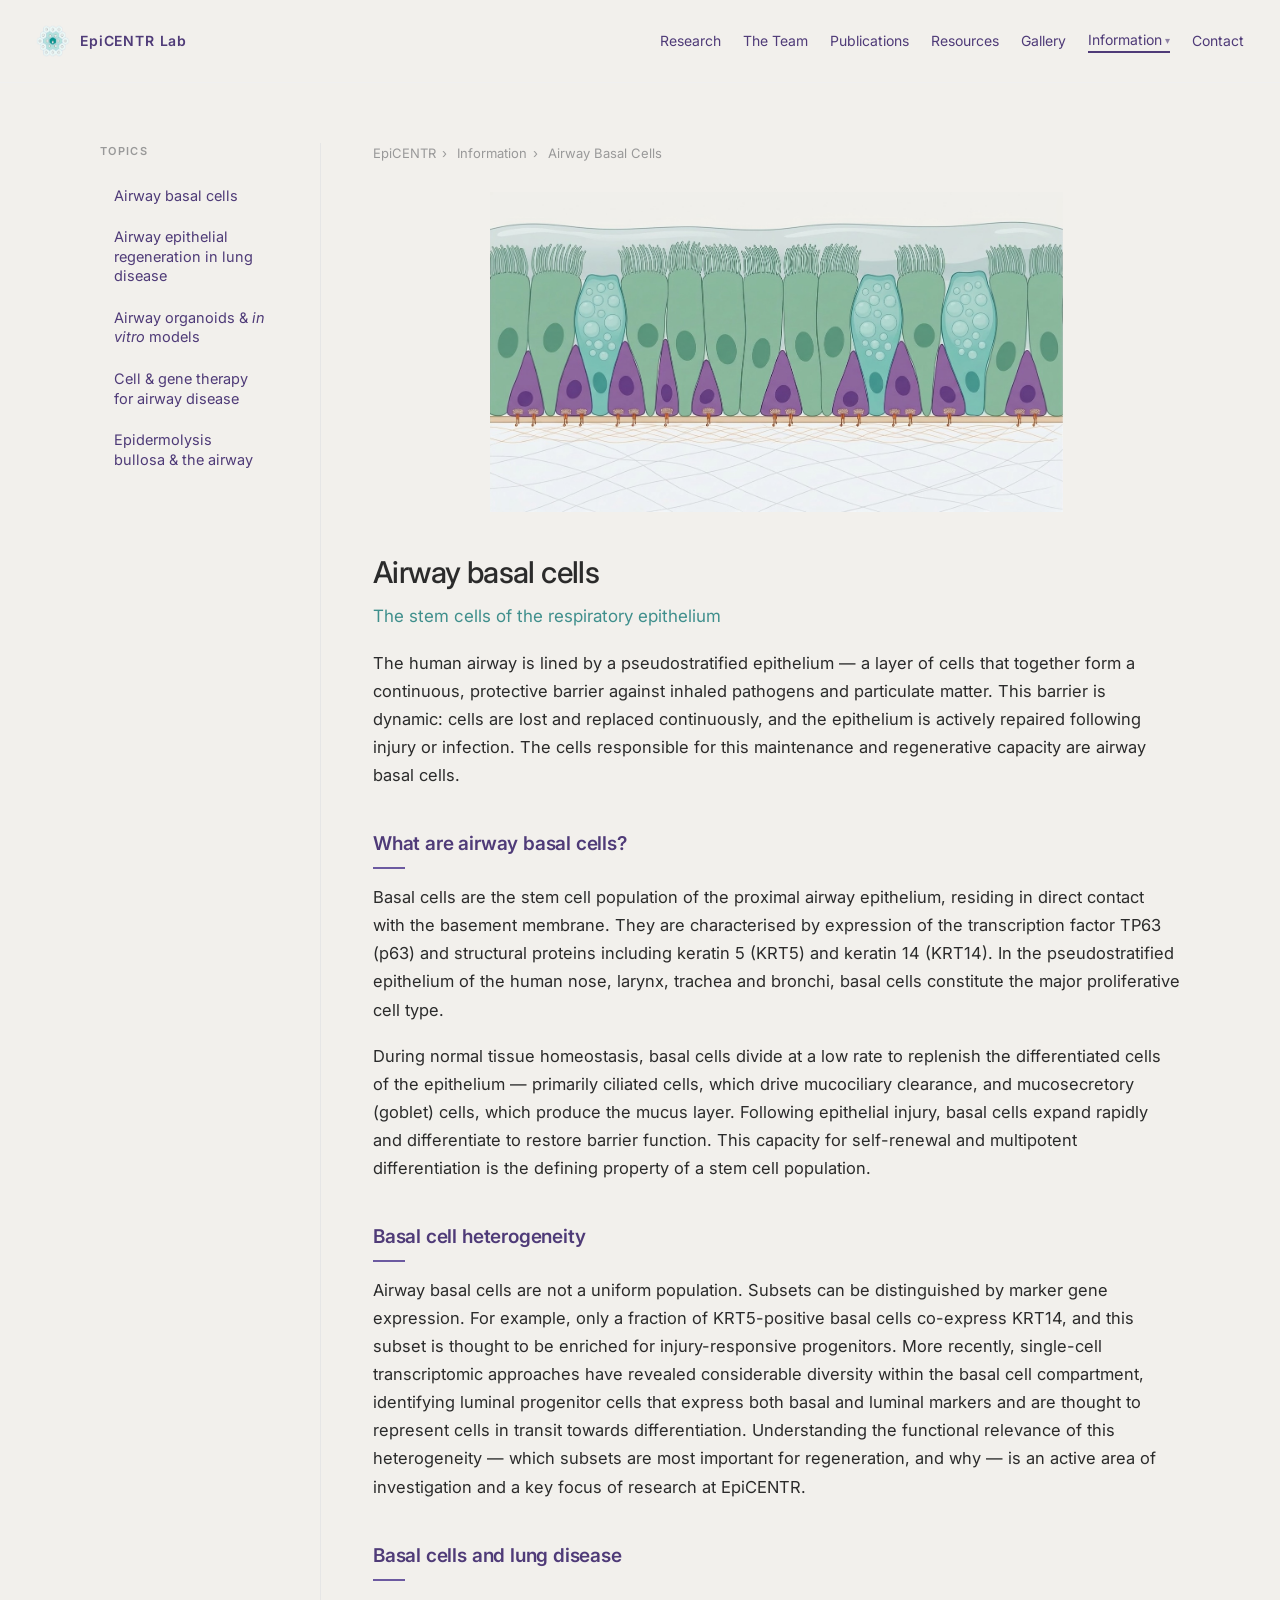
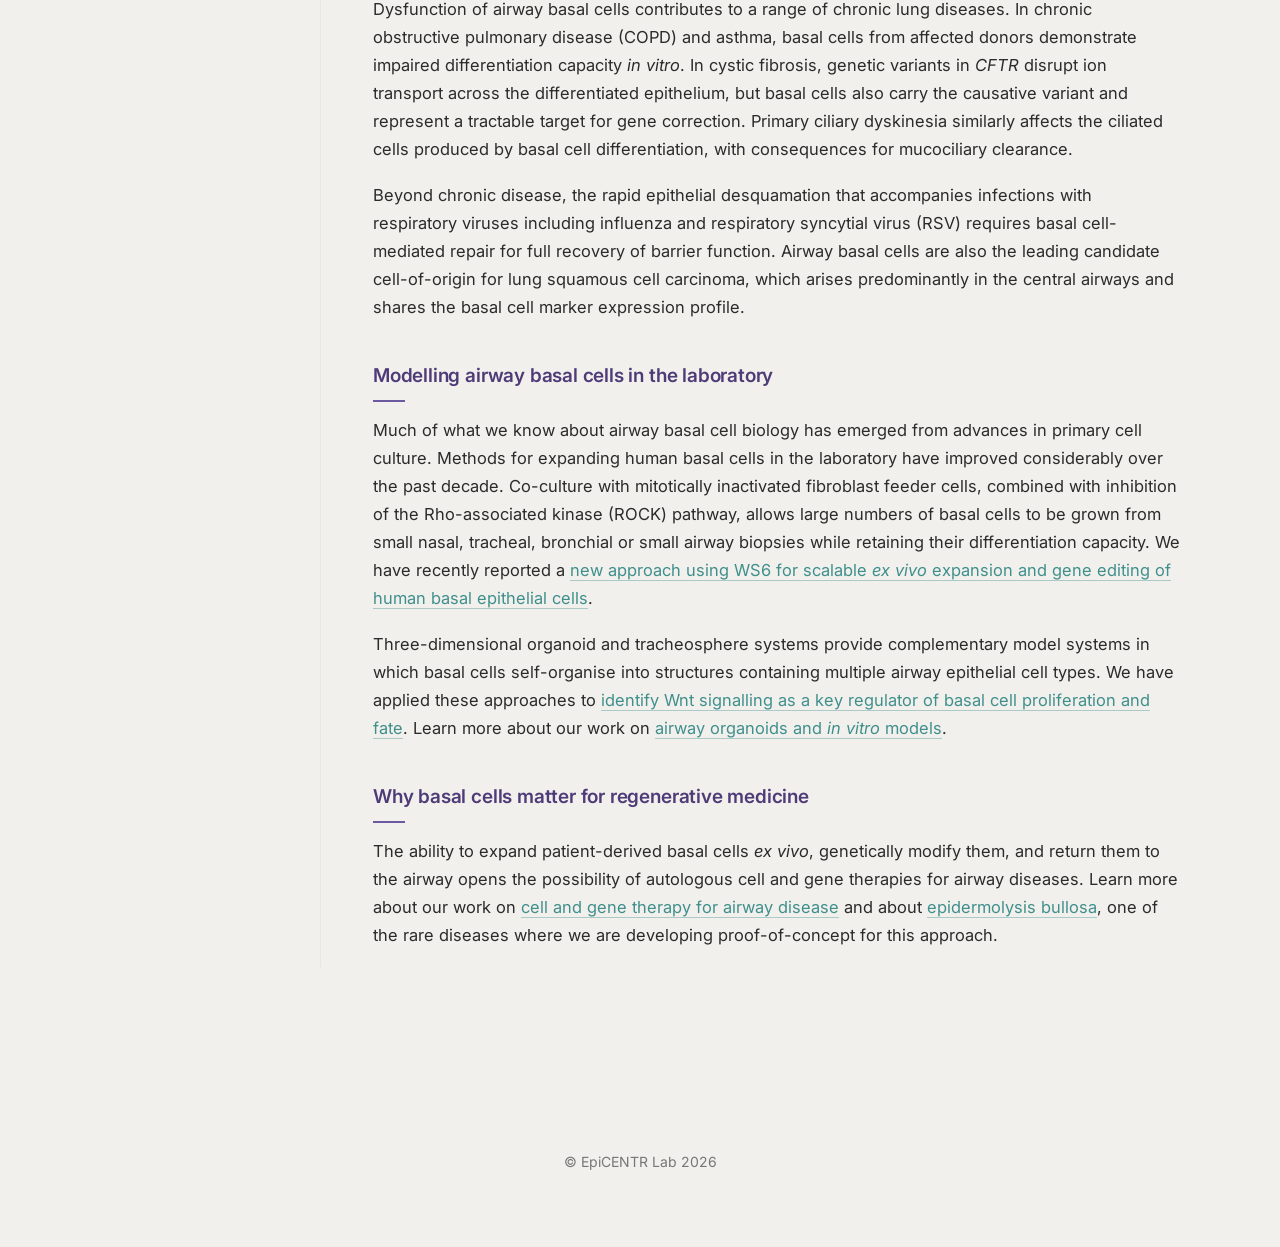
==== airway-basal-cells.html @ 377f569e "Update airway-basal-cells.html" ====
<!DOCTYPE html>
<html lang="en">
<head>
  <meta charset="UTF-8" />
  <meta name="viewport" content="width=device-width, initial-scale=1.0" />
  <title>Airway Basal Cells | Stem Cells of the Respiratory Epithelium | EpiCENTR</title>
  <meta name="description" content="Airway basal cells are the stem cells of the human respiratory epithelium. Learn how these TP63-expressing progenitors maintain, repair and regenerate the airway lining, and why they are central to lung health and disease." />
  <link rel="canonical" href="https://www.epicentrlab.org/airway-basal-cells.html" />

  <link rel="preconnect" href="https://fonts.googleapis.com">
  <link rel="preconnect" href="https://fonts.gstatic.com" crossorigin>
  <link href="https://fonts.googleapis.com/css2?family=Inter:wght@300;400;500;600&display=swap" rel="stylesheet">
  <link rel="stylesheet" href="styles.css" />

  <script async src="https://www.googletagmanager.com/gtag/js?id=G-RSZGBZY37P"></script>
  <script>
    window.dataLayer = window.dataLayer || [];
    function gtag(){dataLayer.push(arguments);}
    gtag('js', new Date());
    gtag('config', 'G-RSZGBZY37P');
  </script>

  <style>
  /* ── NAV ── */
  .nav { padding-left:36px; padding-right:36px; flex-wrap:nowrap; }
  .nav-right { display:flex; align-items:center; flex-wrap:nowrap; white-space:nowrap; }
  .nav-right a, .nav-right .nav-dropdown { margin-left:22px; }
  .nav-dropdown { position:relative; display:inline-flex; align-items:center; }
  .nav-dropdown > a { display:inline-flex; align-items:center; gap:3px; margin-left:0; }
  .nav-dropdown > a::after { content:"▾"; font-size:10px; opacity:0.6; }
  .dropdown-menu {
    display:none; position:absolute; top:100%; right:0; left:auto;
    background:#f2f0ec; border:1px solid #e6e6e6; border-radius:12px;
    padding:20px 0 8px; box-shadow:0 8px 28px rgba(0,0,0,0.10); z-index:2000;
  }
  .nav-dropdown:hover .dropdown-menu,
  .nav-dropdown:focus-within .dropdown-menu { display:block; }
  .dropdown-menu a {
    display:block; padding:10px 20px; margin:0; font-size:14px;
    color:#4f3b78; text-decoration:none; white-space:nowrap;
  }
  .dropdown-menu a:hover { background:rgba(79,59,120,0.07); opacity:1; }
  .dropdown-menu a.current { font-weight:600; background:rgba(79,59,120,0.10); }

  /* ── INFO PAGE LAYOUT ── */
  .info-layout {
    display:grid; grid-template-columns:220px 1fr; gap:0;
    max-width:1080px; margin:60px auto 120px; padding:0 20px; align-items:start;
  }
  .info-sidebar { position:sticky; top:90px; padding-right:40px; }
  .info-sidebar h2 {
    font-size:11px; font-weight:600; letter-spacing:0.12em;
    text-transform:uppercase; color:#999; margin:0 0 16px;
  }
  .sidebar-nav { list-style:none; margin:0; padding:0; }
  .sidebar-nav li { margin-bottom:4px; }
  .sidebar-nav a {
    display:block; padding:9px 14px; font-family:inherit; font-size:14.5px;
    color:#4f3b78; border-radius:8px; text-decoration:none; line-height:1.35;
    transition:background 0.15s ease, color 0.15s ease;
  }
  .sidebar-nav a:hover { background:rgba(79,59,120,0.07); }
  .info-content { min-width:0; border-left:1px solid #e6e6e6; padding-left:52px; }
  .info-hero-img {
    width:100%; max-height:320px; object-fit:contain;
    border-radius:18px; display:block; margin-bottom:36px;
  }
  .info-panel h1 {
    font-size:30px; font-weight:500; letter-spacing:-0.02em;
    color:#2b2b2b; margin:0 0 6px;
  }
  .panel-subtitle { font-size:17px; color:#3f8f8c; margin:0 0 32px; }
  .info-panel h2 {
    position:relative; font-size:19px; font-weight:600; color:#4f3b78;
    margin:40px 0 14px; padding-bottom:10px; letter-spacing:-0.01em;
  }
  .info-panel h2::after {
    content:""; position:absolute; bottom:0; left:0;
    width:32px; height:2px; background:#6c5aa0;
  }
  .info-panel p { margin:0 0 18px; line-height:1.7; }
  .info-panel a { color:#3f8f8c; text-decoration:none; border-bottom:1px solid rgba(63,143,140,0.4); }
  .info-panel a:hover { border-bottom-color:#3f8f8c; }
  .caveat {
    background:rgba(63,143,140,0.08); border-left:3px solid #3f8f8c;
    border-radius:0 10px 10px 0; padding:14px 18px; margin:28px 0;
    font-size:15px; line-height:1.65; color:#2b2b2b;
  }
  .caveat strong { color:#3f8f8c; }
  .info-breadcrumb { font-size:13px; color:#999; margin-bottom:28px; }
  .info-breadcrumb a { color:#999; text-decoration:none; border-bottom:none; }
  .info-breadcrumb a:hover { color:#4f3b78; }
  .info-breadcrumb span { margin:0 6px; }
  @media (max-width:750px) {
    .info-layout { grid-template-columns:1fr; margin-top:30px; }
    .info-sidebar { position:static; padding-right:0; margin-bottom:32px; }
    .info-sidebar h2 { display:none; }
    .sidebar-nav { display:flex; flex-wrap:wrap; gap:8px; }
    .sidebar-nav li { margin-bottom:0; }
    .sidebar-nav a {
      width:auto; padding:7px 14px; border:1px solid #d9d9d9;
      border-radius:999px; font-size:13.5px;
    }
    .sidebar-nav a.active { border-color:#4f3b78; }
    .info-content { border-left:none; padding-left:0; border-top:1px solid #e6e6e6; padding-top:32px; }
  }
  </style>
</head>
<body>

<header class="nav">
  <div class="nav-left">
  <a href="#top" class="logo-link">
    <img src="favicon.png" alt="EpiCENTR logo" class="logo-icon">
    <span>EpiCENTR Lab</span>
  </a>
</div>
  <nav class="nav-right">
    <a href="index.html#research">Research</a>
    <a href="index.html#people">The Team</a>
    <a href="index.html#publications">Publications</a>
    <a href="index.html#resources">Resources</a>
    <a href="index.html#gallery">Gallery</a>
    <div class="nav-dropdown">
      <a href="information.html" class="active">Information</a>
      <div class="dropdown-menu">
        <a href="airway-basal-cells.html">Airway basal cells</a>
        <a href="airway-epithelial-regeneration.html">Airway epithelial regeneration</a>
        <a href="airway-organoids.html">Airway organoids &amp; <i>in vitro</i> models</a>
        <a href="cell-gene-therapy.html">Cell &amp; gene therapy</a>
        <a href="epidermolysis-bullosa.html">Epidermolysis bullosa &amp; the airway</a>
      </div>
    </div>
    <a href="index.html#contact">Contact</a>
  </nav>
</header>

<div class="info-layout">

  <aside class="info-sidebar">
    <h2>Topics</h2>
    <ul class="sidebar-nav">
      <li><a href="airway-basal-cells.html">Airway basal cells</a></li>
      <li><a href="airway-epithelial-regeneration.html">Airway epithelial regeneration in lung disease</a></li>
      <li><a href="airway-organoids.html" class="active">Airway organoids &amp; <i>in vitro</i> models</a></li>
      <li><a href="cell-gene-therapy.html">Cell &amp; gene therapy for airway disease</a></li>
      <li><a href="epidermolysis-bullosa.html">Epidermolysis bullosa &amp; the airway</a></li>
    </ul>
  </aside>

  <main class="info-content">
    <article class="info-panel">

      <div class="info-breadcrumb">
        <a href="index.html">EpiCENTR</a><span>›</span>
        <a href="information.html">Information</a><span>›</span>
        Airway Basal Cells
      </div>

      <img src="info-basal-cells.jpg" alt="Illustration of airway basal cells in the pseudostratified epithelium" class="info-hero-img" onerror="this.style.display='none'">

      <h1>Airway basal cells</h1>
      <p class="panel-subtitle">The stem cells of the respiratory epithelium</p>

      <p>The human airway is lined by a pseudostratified epithelium — a layer of cells that together form a continuous, protective barrier against inhaled pathogens and particulate matter. This barrier is dynamic: cells are lost and replaced continuously, and the epithelium is actively repaired following injury or infection. The cells responsible for this maintenance and regenerative capacity are airway basal cells.</p>

<h2>What are airway basal cells?</h2>
<p>Basal cells are the stem cell population of the proximal airway epithelium, residing in direct contact with the basement membrane. They are characterised by expression of the transcription factor TP63 (p63) and structural proteins including keratin 5 (KRT5) and keratin 14 (KRT14). In the pseudostratified epithelium of the human nose, larynx, trachea and bronchi, basal cells constitute the major proliferative cell type.</p>
<p>During normal tissue homeostasis, basal cells divide at a low rate to replenish the differentiated cells of the epithelium — primarily ciliated cells, which drive mucociliary clearance, and mucosecretory (goblet) cells, which produce the mucus layer. Following epithelial injury, basal cells expand rapidly and differentiate to restore barrier function. This capacity for self-renewal and multipotent differentiation is the defining property of a stem cell population.</p>

<h2>Basal cell heterogeneity</h2>
<p>Airway basal cells are not a uniform population. Subsets can be distinguished by marker gene expression. For example, only a fraction of KRT5-positive basal cells co-express KRT14, and this subset is thought to be enriched for injury-responsive progenitors. More recently, single-cell transcriptomic approaches have revealed considerable diversity within the basal cell compartment, identifying luminal progenitor cells that express both basal and luminal markers and are thought to represent cells in transit towards differentiation. Understanding the functional relevance of this heterogeneity — which subsets are most important for regeneration, and why — is an active area of investigation and a key focus of research at EpiCENTR.</p>

<h2>Basal cells and lung disease</h2>
<p>Dysfunction of airway basal cells contributes to a range of chronic lung diseases. In chronic obstructive pulmonary disease (COPD) and asthma, basal cells from affected donors demonstrate impaired differentiation capacity <em>in vitro</em>. In cystic fibrosis, genetic variants in <em>CFTR</em> disrupt ion transport across the differentiated epithelium, but basal cells also carry the causative variant and represent a tractable target for gene correction. Primary ciliary dyskinesia similarly affects the ciliated cells produced by basal cell differentiation, with consequences for mucociliary clearance.</p>
<p>Beyond chronic disease, the rapid epithelial desquamation that accompanies infections with respiratory viruses including influenza and respiratory syncytial virus (RSV) requires basal cell-mediated repair for full recovery of barrier function. Airway basal cells are also the leading candidate cell-of-origin for lung squamous cell carcinoma, which arises predominantly in the central airways and shares the basal cell marker expression profile.</p>

<h2>Modelling airway basal cells in the laboratory</h2>
<p>Much of what we know about airway basal cell biology has emerged from advances in primary cell culture. Methods for expanding human basal cells in the laboratory have improved considerably over the past decade. Co-culture with mitotically inactivated fibroblast feeder cells, combined with inhibition of the Rho-associated kinase (ROCK) pathway, allows large numbers of basal cells to be grown from small nasal, tracheal, bronchial or small airway biopsies while retaining their differentiation capacity. We have recently reported a <a href="https://doi.org/10.1101/2025.09.15.675861" target="_blank" rel="noopener noreferrer">new approach using WS6 for scalable <em>ex vivo</em> expansion and gene editing of human basal epithelial cells</a>.</p>
<p>Three-dimensional organoid and tracheosphere systems provide complementary model systems in which basal cells self-organise into structures containing multiple airway epithelial cell types. We have applied these approaches to <a href="https://doi.org/10.1242/jcs.263487" target="_blank" rel="noopener noreferrer">identify Wnt signalling as a key regulator of basal cell proliferation and fate</a>. Learn more about our work on <a href="airway-organoids.html">airway organoids and <em>in vitro</em> models</a>.</p>

<h2>Why basal cells matter for regenerative medicine</h2>
<p>The ability to expand patient-derived basal cells <em>ex vivo</em>, genetically modify them, and return them to the airway opens the possibility of autologous cell and gene therapies for airway diseases. Learn more about our work on <a href="cell-gene-therapy.html">cell and gene therapy for airway disease</a> and about <a href="epidermolysis-bullosa.html">epidermolysis bullosa</a>, one of the rare diseases where we are developing proof-of-concept for this approach.</p>

    </article>
  </main>
</div>

<footer>
  <p>© EpiCENTR Lab 2026</p>
</footer>

</body>
</html>
---- styles.css ----
body {
  font-family: "Inter", system-ui, -apple-system, BlinkMacSystemFont, "Segoe UI", sans-serif;
  margin: 0;
  background: #f2f0ec;
  color: #2b2b2b;
  line-height: 1.6;
  font-size: 16.5px;
}

/* NAVIGATION */

.logo-link{
  display:flex;
  align-items:center;
  gap:10px;
  text-decoration:none;
}

.logo-icon{
  width:34px;
  height:34px;
  display:block;
}

.logo-link span{
  font-weight:600;
  letter-spacing:0.06em;
  color:#4f3b78;
}

.nav{
  position:sticky;
  top:0;
  z-index:1000;
  display:flex;
  justify-content:space-between;
  align-items:center;
  padding:22px 60px;
  background:#f2f0ec;
  border-bottom:1px solid #f0f0f0;
  font-size:14px;
  backdrop-filter: blur(6px);
}

html{
  scroll-behavior:smooth;
}

.nav-left a {
  font-weight: 600;
  letter-spacing: 0.06em;
  color: #4f3b78;
  text-decoration: none;
}

.nav-right a {
  margin-left: 30px;
  text-decoration: none;
  color: #4f3b78;
}

.nav-right a.active {
  border-bottom: 2px solid #4f3b78;
}

.nav-right a:hover,
.nav-left a:hover {
  opacity: 0.8;
}

/* HERO */

.hero {
  text-align: center;
  padding: 72px 20px 36px;
}

.hero-image {
  display: block;
  width: 100%;
  max-width: 900px;
  margin: 0 auto 48px;
}

.hero h1 {
  margin: 0;
  font-size: 44px;
  font-weight: 500;
  letter-spacing: -0.03em;
}

.subtitle {
  max-width: 680px;
  margin: 10px auto 28px;
  font-size: 20px;
  color: #3f8f8c;
  text-align: center;
}

.subtitle a {
  color: #3f8f8c;
  text-decoration: none;
  border-bottom: 1px solid rgba(63, 143, 140, 0.4);
}

.subtitle a:hover {
  border-bottom-color: #3f8f8c;
}

.subtitle p {
  margin: 0;
}

/* GENERAL SECTIONS */

.section {
  max-width: 960px;
  margin: 110px auto;
  padding: 0 20px;
  scroll-margin-top: 100px;
}

.section h2{
  position:relative;
  margin-bottom:26px;
  padding-bottom:10px;
  font-size:26px;
  font-weight:500;
  color:#4f3b78;
  letter-spacing: -0.01em;
}

.section h2::after{
  content:"";
  position:absolute;
  bottom:0;
  left:0;
  width:42px;
  height:2px;
  background:#6c5aa0;
}

/* RESEARCH */

#research p a {
  color: #3f8f8c;
  text-decoration: none;
  border-bottom: 1px solid rgba(63, 143, 140, 0.4);
}

#research p a:hover {
  border-bottom-color: #3f8f8c;
}

.research-grid {
  display: grid;
  grid-template-columns: repeat(2, 1fr);
  gap: 2rem;
  margin-top: 2rem;
}

.research-card {
  background: #f2f0ec;
  border: 1px solid #e6e6e6;
  border-radius: 20px;
  overflow: hidden;
  transition: transform 0.25s ease, box-shadow 0.25s ease;
}

.research-card:hover,
.resource-card:hover {
  transform: translateY(-4px);
  box-shadow: 0 12px 32px rgba(0,0,0,0.08);
}

.research-image {
  width: 100%;
  height: 240px;
  object-fit: cover;
  display: block;
}

.research-content {
  padding: 1.5rem;
}

.research-content h3 {
  margin: 0 0 0.8rem;
  font-size: 1.3rem;
  font-weight: 600;
}

.research-content p {
  margin: 0 0 1rem;
  line-height: 1.6;
}

.research-content p:last-child {
  margin-bottom: 0;
}

@media (max-width: 800px) {
  .research-grid {
    grid-template-columns: 1fr;
  }
}

/* PEOPLE */

.people-grid {
  display: grid;
  grid-template-columns: repeat(3, minmax(180px, 1fr));
  gap: 42px 28px;
  max-width: 900px;
  margin: 40px auto 0;
}

.person-card {
  text-align: center;
  transition: transform 0.2s ease;
}

.person-card:hover {
  transform: translateY(-4px);
}

.person-photo {
  width: 160px;
  height: 160px;
  object-fit: cover;
  object-position: center;
  border-radius: 50%;
  display: block;
  margin: 0 auto 16px;
}

.person-name {
  margin: 0;
  font-weight: 600;
  font-size: 17px;
  color: #4f3b78;
}

.person-role {
  margin: 6px 0 0;
  font-size: 15px;
  color: #3f8f8c;
}

.person-photo-wrap {
  position: relative;
  width: 160px;
  height: 160px;
  margin: 0 auto 16px;
}

.person-overlay {
  position: absolute;
  inset: 0;
  display: flex;
  align-items: center;
  justify-content: center;
  text-align: center;
  padding: 0.75rem;
  border-radius: 50%;
  background: rgba(0, 0, 0, 0.7);
  color: white;
  font-size: 0.85rem;
  line-height: 1.2;
  opacity: 0;
  transition: opacity 0.2s ease;
}

.person-photo-wrap:hover .person-overlay {
  opacity: 1;
}

.team-subsection {
  margin-top: 3rem;
}

.team-subsection h3 {
  margin-bottom: 1.5rem;
  font-size: 1.25rem;
  font-weight: 600;
}

.alumni-grid {
  display: grid;
  grid-template-columns: repeat(4, 1fr);
  gap: 2rem;
  justify-items: center;
}

.alumni-card {
  max-width: 180px;
  text-align: center;
}

.alumni-photo-wrap {
  position: relative;
  width: 120px;
  height: 120px;
  margin: 0 auto 0.75rem;
}

.alumni-photo {
  width: 120px;
  height: 120px;
  object-fit: cover;
  border-radius: 50%;
  display: block;
}

.alumni-photo-wrap::before {
  content: "";
  position: absolute;
  inset: -6px;
  border: 2px solid #cfcfcf;
  border-radius: 50%;
  pointer-events: none;
}

.alumni-destination {
  position: absolute;
  inset: 0;
  display: flex;
  align-items: center;
  justify-content: center;
  text-align: center;
  padding: 0.75rem;
  border-radius: 50%;
  background: rgba(0, 0, 0, 0.7);
  color: white;
  font-size: 0.8rem;
  line-height: 1.2;
  opacity: 0;
  transition: opacity 0.2s ease;
}

.alumni-photo-wrap:hover .alumni-destination {
  opacity: 1;
}

.alumni-name {
  font-size: 0.95rem;
  margin-bottom: 0.2rem;
}

.alumni-role {
  font-size: 0.82rem;
  color: #3f8f8c;
}

.person-link {
  text-decoration: none;
  color: inherit;
  display: block;
}

.person-link:visited,
.person-link:hover,
.person-link:active {
  color: inherit;
  text-decoration: none;
}

/* PUBLICATIONS */

.pub-tabs {
  display: flex;
  justify-content: center;
  gap: 14px;
  margin: 30px 0 34px;
  flex-wrap: wrap;
}

.pub-tab {
  appearance: none;
  border: 1px solid #d9d9d9;
  background: #f2f0ec;
  color: #4f3b78;
  padding: 9px 18px;
  border-radius: 999px;
  font-family: inherit;
  font-size: 15px;
  cursor: pointer;
  transition: all 0.2s ease;
}

.pub-tab:hover {
  border-color: #bdbdbd;
}

.pub-tab.active {
  background: #4f3b78;
  color: #f2f0ec;
  border-color: #4f3b78;
}

.pub-panel {
  display: none;
}

.pub-panel.active {
  display: block;
}

.pub-feed {
  max-width: 820px;
  margin: 0 auto;
}

.pub-loading {
  text-align: center;
  color: #666666;
}

.pub-card {
  padding: 28px 0;
  border-top: 1px solid #ececec;
}

.pub-card:hover {
  background: rgba(0,0,0,0.015);
}

.pub-card:last-child {
  border-bottom: 1px solid #ececec;
}

.pub-row {
  display: flex;
  justify-content: space-between;
  align-items: flex-end;
  gap: 24px;
}

.pub-text {
  flex: 1;
  min-width: 0;
}

.pub-title {
  margin: 0 0 8px 0;
  font-size: 18px;
  line-height: 1.55;
}

.pub-title a {
  color: #4f3b78;
  text-decoration: none;
  border-bottom: 1px solid rgba(79, 59, 120, 0.4);
}

.pub-title a:hover {
  border-bottom-color: #4f3b78;
}

.pub-journal {
  margin: 0;
  font-size: 15px;
  color: #3f8f8c;
  line-height: 1.4;
}

.pub-year {
  font-size: 15px;
  color: #3f8f8c;
  white-space: nowrap;
  flex-shrink: 0;
  padding-left: 12px;
}

/* RESPONSIVE */

  .nav {
    padding: 24px 24px;
  }
}

@media (max-width: 650px) {
  .pub-row {
    flex-direction: column;
    align-items: flex-start;
  }

  .pub-year {
    padding-left: 0;
    margin-top: 8px;
  }

  .contact-grid {
    grid-template-columns: 1fr;
    gap: 24px;
  }
}

@media (max-width: 560px) {
  .people-grid {
    grid-template-columns: 1fr;
  }

  .nav {
    flex-direction: column;
    gap: 14px;
  }

  .nav-right a {
    margin: 0 12px;
  }
}

.resources-intro {
  max-width: 720px;
  margin: 0 auto 2rem;
}

.resources-grid {
  display: grid;
  grid-template-columns: repeat(auto-fit, minmax(240px, 1fr));
  gap: 1.5rem;
  margin-top: 2rem;
}

.resource-card {
  background: #fff;
  border: 1px solid #e6e6e6;
  border-radius: 16px;
  padding: 1.5rem;
  transition: transform 0.2s ease, box-shadow 0.2s ease;
}

.resource-card:hover {
  transform: translateY(-2px);
  box-shadow: 0 8px 24px rgba(0, 0, 0, 0.06);
}

.resource-card h3 {
  margin-top: 0;
  margin-bottom: 0.75rem;
}

.resource-card p {
  margin-bottom: 1rem;
  line-height: 1.6;
}

.resource-link {
  color: #3f8f8c;
  font-weight: 400;
  text-decoration: none;
  border-bottom: 1px solid rgba(63, 143, 140, 0.4);
}

.resource-link:hover {
  border-bottom-color: #3f8f8c;
}

/* GALLERY */

/* GALLERY */

/* ── 2×2 category grid ── */
.gallery-cat-grid {
  display: grid;
  grid-template-columns: 1fr 1fr;
  gap: 2rem;
  margin-top: 2rem;
  max-width: 960px;
  margin-left: auto;
  margin-right: auto;
}

.gallery-cat {
  min-width: 0;
  width: 100%;
}

.gallery-cat-title {
  font-size: 11px;
  font-weight: 600;
  color: #4f3b78;
  text-transform: uppercase;
  letter-spacing: 0.10em;
  margin: 0 0 10px;
}

/* ── Carousel wrapper ── */
.gallery-carousel {
  position: relative;
  border-radius: 18px;
  overflow: hidden;
}

.carousel-track {
  display: flex;
  transition: transform 0.4s cubic-bezier(0.4, 0, 0.2, 1);
  will-change: transform;
}

.carousel-slide {
  flex: 0 0 100%;
  min-width: 0;
}

/* ── Photo and overlay ── */
.gallery-photo-wrap {
  position: relative;
  overflow: hidden;
}

.carousel-slide .gallery-photo-wrap {
  border-radius: 0;
}

.gallery-photo {
  display: block;
  width: 100%;
  height: 240px;
  object-fit: cover;
  transition: transform 0.25s ease;
}

.gallery-overlay {
  position: absolute;
  inset: 0;
  z-index: 2;
  display: flex;
  align-items: flex-end;
  justify-content: flex-start;
  padding: 1rem;
  background: linear-gradient(
    to top,
    rgba(0, 0, 0, 0.55),
    rgba(0, 0, 0, 0.12),
    rgba(0, 0, 0, 0)
  );
  color: #ffffff;
  transition: background 0.22s ease;
}

.gallery-overlay span {
  font-size: 0.9rem;
  line-height: 1.35;
}

.gallery-photo-wrap:hover .gallery-photo {
  transform: scale(1.025);
}

.gallery-photo-wrap:hover .gallery-overlay {
  background: linear-gradient(
    to top,
    rgba(0, 0, 0, 0.72),
    rgba(0, 0, 0, 0.15),
    rgba(0, 0, 0, 0)
  );
}

/* ── Prev / Next buttons ── */
.carousel-btn {
  position: absolute;
  top: 50%;
  transform: translateY(-50%);
  background: rgba(255, 255, 255, 0.82);
  border: none;
  border-radius: 50%;
  width: 34px;
  height: 34px;
  font-size: 20px;
  color: #4f3b78;
  cursor: pointer;
  z-index: 10;
  display: flex;
  align-items: center;
  justify-content: center;
  box-shadow: 0 2px 8px rgba(0, 0, 0, 0.15);
  transition: background 0.15s ease;
}

.carousel-btn:hover { background: #fff; }
.carousel-prev { left: 8px; }
.carousel-next { right: 8px; }

.gallery-carousel[data-single="true"] .carousel-btn {
  display: none;
}

/* ── Dot indicators ── */
.carousel-dots {
  position: absolute;
  bottom: 10px;
  left: 0;
  right: 0;
  display: flex;
  justify-content: center;
  gap: 6px;
  z-index: 10;
}

.carousel-dot {
  width: 7px;
  height: 7px;
  border-radius: 50%;
  background: rgba(255, 255, 255, 0.55);
  border: none;
  padding: 0;
  cursor: pointer;
  transition: background 0.2s ease, transform 0.2s ease;
}

.carousel-dot.active {
  background: #fff;
  transform: scale(1.25);
}

.gallery-carousel[data-single="true"] .carousel-dots {
  display: none;
}

/* ── Responsive ── */
@media (max-width: 700px) {
   .gallery-cat-grid {
    grid-template-columns: 1fr;
  }
  
  .nav{
    flex-direction:column;
    padding:20px;
  }

  .nav-left{
    margin-bottom:16px;
  }

  .nav-right{
    display:flex;
    justify-content:center;
    flex-wrap:wrap;
    gap:18px;
  }

  .nav-right a{
    margin:0;
    font-size:13px;
  }
}

/* CONTACT */

.contact-grid {
  display: grid;
  grid-template-columns: 1.4fr 1fr;
  gap: 80px;
  max-width: 1000px;
  margin: 40px auto 0;
}

.contact-left,
.contact-right {
  font-size: 17px;
}

.contact-left p,
.contact-right p {
  margin-bottom: 22px;
}

#contact a {
  color: #4f3b78;
  text-decoration: none;
  border-bottom: 1px solid rgba(79, 59, 120, 0.4);
}

#contact a:hover {
  border-bottom-color: #4f3b78;
}

/* FOOTER */

footer {
  text-align: center;
  padding: 50px 0 60px;
  font-size: 14px;
  color: #777777;
}
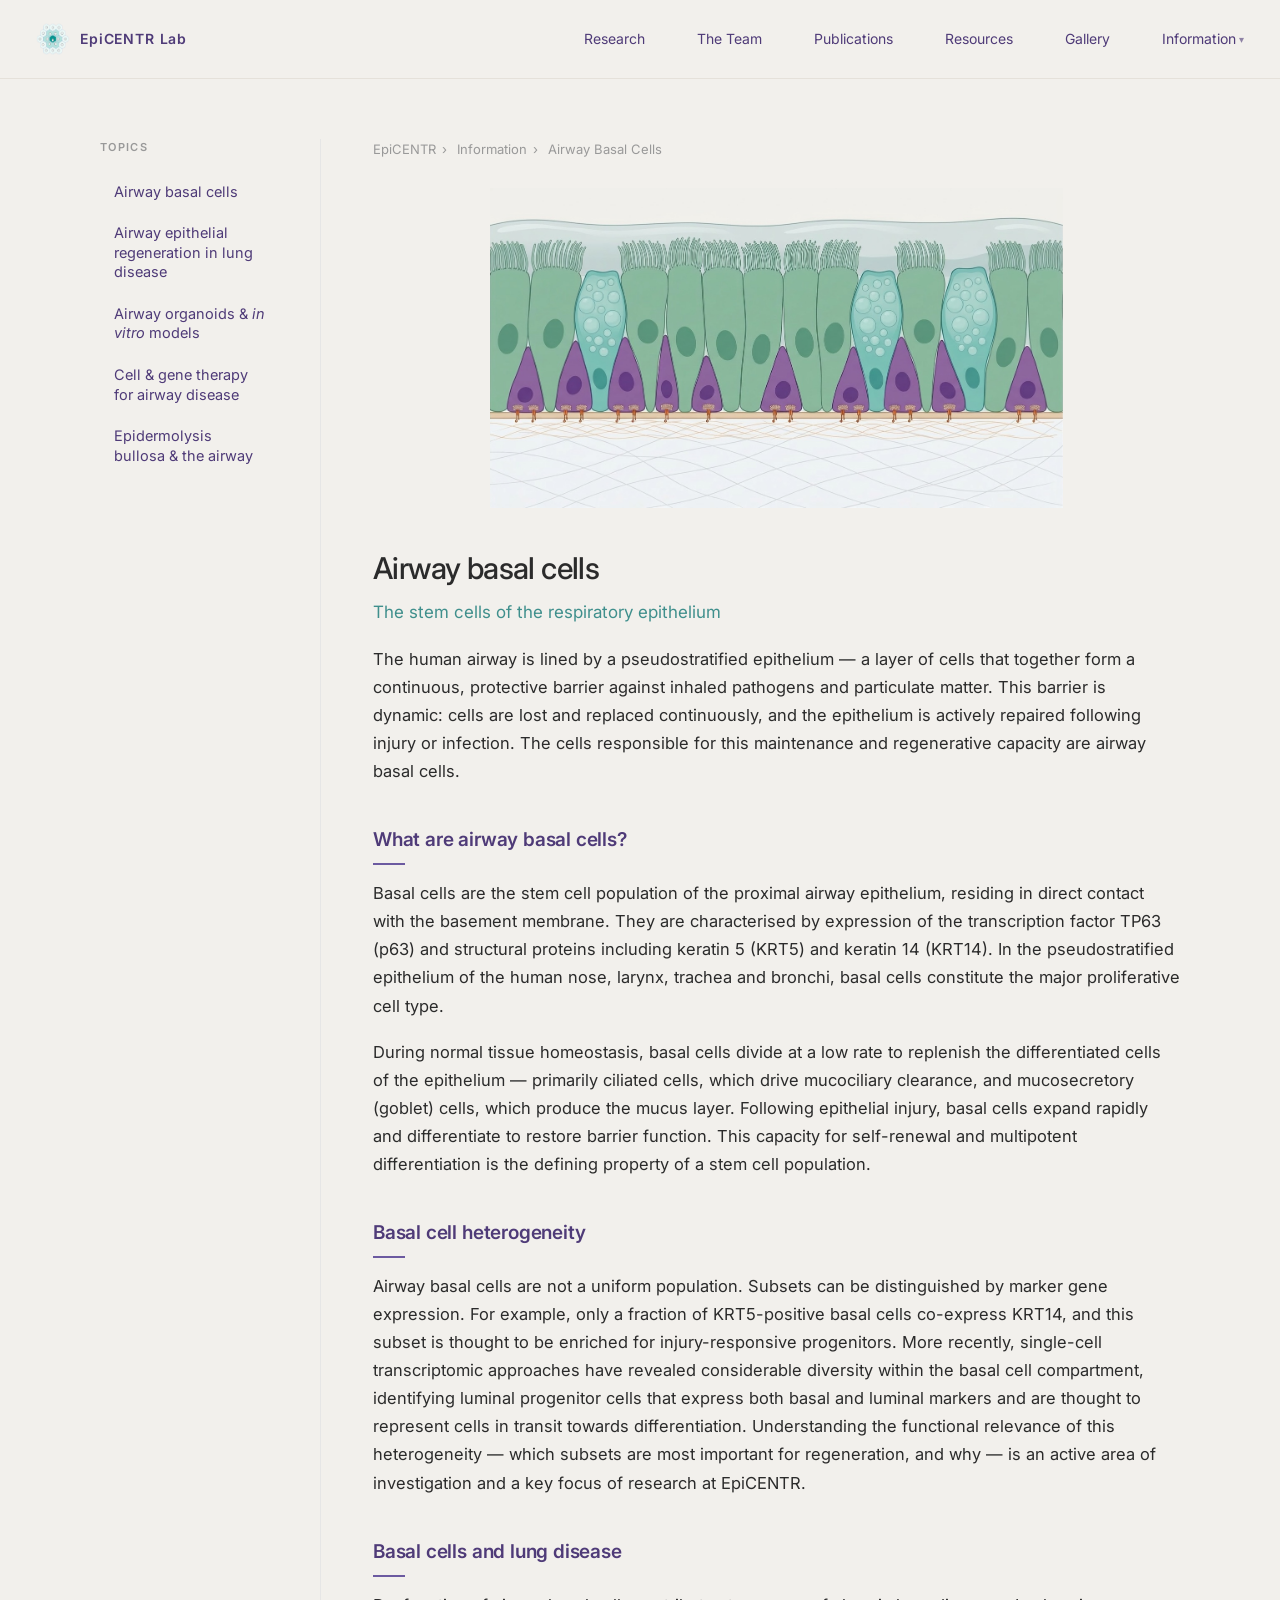
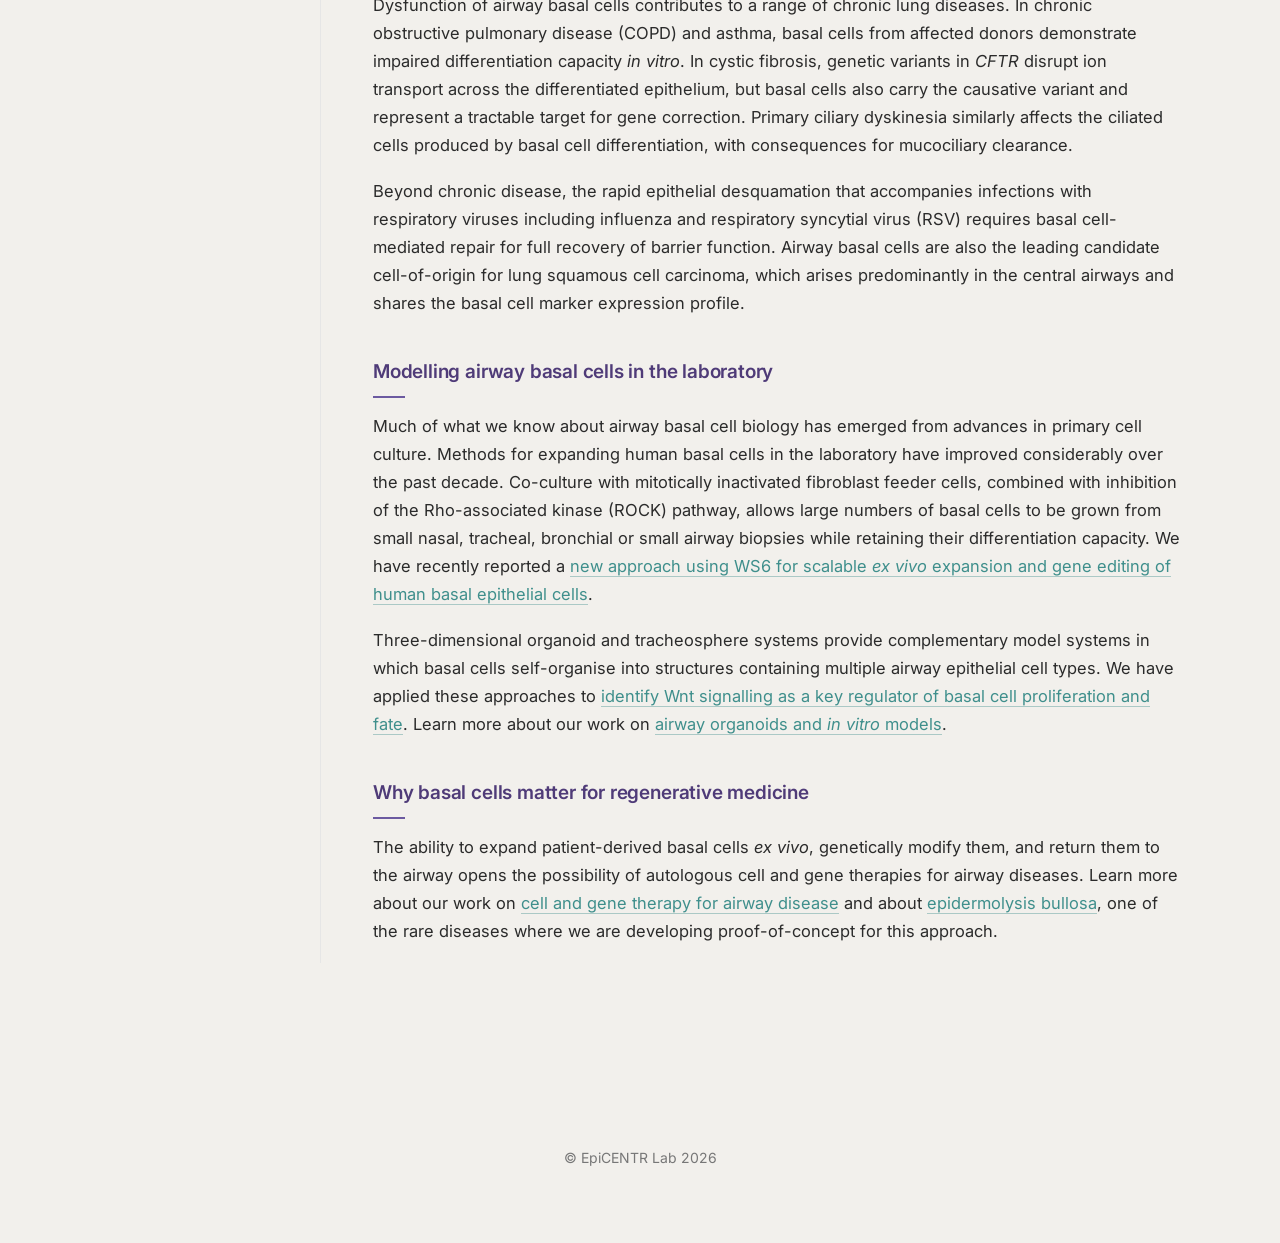
==== commit 671b939f: "Update airway-basal-cells.html" ====
--- a/airway-basal-cells.html
+++ b/airway-basal-cells.html
@@ -6,7 +6,7 @@
   <title>Airway Basal Cells | Stem Cells of the Respiratory Epithelium | EpiCENTR</title>
   <meta name="description" content="Airway basal cells are the stem cells of the human respiratory epithelium. Learn how these TP63-expressing progenitors maintain, repair and regenerate the airway lining, and why they are central to lung health and disease." />
   <link rel="canonical" href="https://www.epicentrlab.org/airway-basal-cells.html" />
-
+  <link rel="icon" type="image/png" href="favicon.png">
   <link rel="preconnect" href="https://fonts.googleapis.com">
   <link rel="preconnect" href="https://fonts.gstatic.com" crossorigin>
   <link href="https://fonts.googleapis.com/css2?family=Inter:wght@300;400;500;600&display=swap" rel="stylesheet">
@@ -110,19 +110,25 @@
 
 <header class="nav">
   <div class="nav-left">
-  <a href="#top" class="logo-link">
-    <img src="favicon.png" alt="EpiCENTR logo" class="logo-icon">
-    <span>EpiCENTR Lab</span>
-  </a>
-</div>
+    <a href="#top" class="logo-link">
+      <img src="favicon.png" alt="EpiCENTR logo" class="logo-icon">
+      <span>EpiCENTR Lab</span>
+    </a>
+
+    <button class="nav-toggle" aria-label="Open navigation" type="button">
+      ☰
+    </button>
+  </div>
+
   <nav class="nav-right">
-    <a href="index.html#research">Research</a>
-    <a href="index.html#people">The Team</a>
-    <a href="index.html#publications">Publications</a>
-    <a href="index.html#resources">Resources</a>
-    <a href="index.html#gallery">Gallery</a>
+    <a href="#research">Research</a>
+    <a href="#people">The Team</a>
+    <a href="#publications">Publications</a>
+    <a href="#resources">Resources</a>
+    <a href="#gallery">Gallery</a>
+
     <div class="nav-dropdown">
-      <a href="information.html" class="active">Information</a>
+      <a href="information.html">Information</a>
       <div class="dropdown-menu">
         <a href="airway-basal-cells.html">Airway basal cells</a>
         <a href="airway-epithelial-regeneration.html">Airway epithelial regeneration</a>
@@ -131,7 +137,6 @@
         <a href="epidermolysis-bullosa.html">Epidermolysis bullosa &amp; the airway</a>
       </div>
     </div>
-    <a href="index.html#contact">Contact</a>
   </nav>
 </header>
 
@@ -190,5 +195,11 @@
   <p>© EpiCENTR Lab 2026</p>
 </footer>
 
+<script>
+  document.querySelector(".nav-toggle").addEventListener("click", function () {
+    document.querySelector(".nav-right").classList.toggle("open");
+  });
+</script>
+  
 </body>
 </html>
--- a/styles.css
+++ b/styles.css
@@ -1,3 +1,13 @@
+html {
+  scroll-behavior: smooth;
+}
+
+html,
+body {
+  max-width: 100%;
+  overflow-x: hidden;
+}
+
 body {
   font-family: "Inter", system-ui, -apple-system, BlinkMacSystemFont, "Segoe UI", sans-serif;
   margin: 0;
@@ -9,43 +19,34 @@
 
 /* NAVIGATION */
 
-.logo-link{
-  display:flex;
-  align-items:center;
-  gap:10px;
-  text-decoration:none;
-}
-
-.logo-icon{
-  width:34px;
-  height:34px;
-  display:block;
-}
-
-.logo-link span{
-  font-weight:600;
-  letter-spacing:0.06em;
-  color:#4f3b78;
-}
-
-.nav{
-  position:sticky;
-  top:0;
-  z-index:1000;
-  display:flex;
-  justify-content:space-between;
-  align-items:center;
-  padding:22px 60px;
-  background:#f2f0ec;
-  border-bottom:1px solid #f0f0f0;
-  font-size:14px;
+.nav {
+  position: sticky;
+  top: 0;
+  z-index: 1000;
+  display: flex;
+  justify-content: space-between;
+  align-items: center;
+  padding: 22px 60px;
+  background: #f2f0ec;
+  border-bottom: 1px solid #e5e1da;
+  font-size: 14px;
   backdrop-filter: blur(6px);
 }
 
-html{
-  scroll-behavior:smooth;
-}
-
+.logo-link {
+  display: flex;
+  align-items: center;
+  gap: 10px;
+  text-decoration: none;
+}
+
+.logo-icon {
+  width: 34px;
+  height: 34px;
+  display: block;
+}
+
+.logo-link span,
 .nav-left a {
   font-weight: 600;
   letter-spacing: 0.06em;
@@ -53,8 +54,14 @@
   text-decoration: none;
 }
 
-.nav-right a {
-  margin-left: 30px;
+.nav-right {
+  display: flex;
+  align-items: center;
+  gap: 30px;
+}
+
+.nav-right a,
+.nav-dropdown > a {
   text-decoration: none;
   color: #4f3b78;
 }
@@ -64,8 +71,47 @@
 }
 
 .nav-right a:hover,
-.nav-left a:hover {
+.nav-left a:hover,
+.nav-dropdown > a:hover {
   opacity: 0.8;
+}
+
+/* DROPDOWN */
+
+.nav-dropdown {
+  position: relative;
+}
+
+.dropdown-menu {
+  display: none;
+  position: absolute;
+  top: 100%;
+  right: 0;
+  min-width: 260px;
+  background: #f2f0ec;
+  border: 1px solid #e5e1da;
+  border-radius: 12px;
+  padding: 12px;
+  box-shadow: 0 12px 32px rgba(0,0,0,0.08);
+  z-index: 1001;
+}
+
+.nav-dropdown:hover .dropdown-menu {
+  display: block;
+}
+
+.dropdown-menu a {
+  display: block;
+  margin: 0;
+  padding: 8px 10px;
+  color: #4f3b78;
+  text-decoration: none;
+  line-height: 1.35;
+}
+
+.dropdown-menu a:hover {
+  background: rgba(79, 59, 120, 0.08);
+  border-radius: 8px;
 }
 
 /* HERO */
@@ -87,6 +133,7 @@
   font-size: 44px;
   font-weight: 500;
   letter-spacing: -0.03em;
+  color: #4f3b78;
 }
 
 .subtitle {
@@ -97,6 +144,10 @@
   text-align: center;
 }
 
+.subtitle p {
+  margin: 0;
+}
+
 .subtitle a {
   color: #3f8f8c;
   text-decoration: none;
@@ -105,10 +156,6 @@
 
 .subtitle a:hover {
   border-bottom-color: #3f8f8c;
-}
-
-.subtitle p {
-  margin: 0;
 }
 
 /* GENERAL SECTIONS */
@@ -120,37 +167,41 @@
   scroll-margin-top: 100px;
 }
 
-.section h2{
-  position:relative;
-  margin-bottom:26px;
-  padding-bottom:10px;
-  font-size:26px;
-  font-weight:500;
-  color:#4f3b78;
+.section h2 {
+  position: relative;
+  margin-bottom: 26px;
+  padding-bottom: 10px;
+  font-size: 26px;
+  font-weight: 500;
+  color: #4f3b78;
   letter-spacing: -0.01em;
 }
 
-.section h2::after{
-  content:"";
-  position:absolute;
-  bottom:0;
-  left:0;
-  width:42px;
-  height:2px;
-  background:#6c5aa0;
-}
-
-/* RESEARCH */
-
-#research p a {
+.section h2::after {
+  content: "";
+  position: absolute;
+  bottom: 0;
+  left: 0;
+  width: 42px;
+  height: 2px;
+  background: #6c5aa0;
+}
+
+/* LINKS */
+
+#research p a,
+.resource-link {
   color: #3f8f8c;
   text-decoration: none;
   border-bottom: 1px solid rgba(63, 143, 140, 0.4);
 }
 
-#research p a:hover {
+#research p a:hover,
+.resource-link:hover {
   border-bottom-color: #3f8f8c;
 }
+
+/* RESEARCH */
 
 .research-grid {
   display: grid;
@@ -199,12 +250,6 @@
   margin-bottom: 0;
 }
 
-@media (max-width: 800px) {
-  .research-grid {
-    grid-template-columns: 1fr;
-  }
-}
-
 /* PEOPLE */
 
 .people-grid {
@@ -224,9 +269,13 @@
   transform: translateY(-4px);
 }
 
-.person-photo {
+.person-photo,
+.person-photo-wrap {
   width: 160px;
   height: 160px;
+}
+
+.person-photo {
   object-fit: cover;
   object-position: center;
   border-radius: 50%;
@@ -234,6 +283,11 @@
   margin: 0 auto 16px;
 }
 
+.person-photo-wrap {
+  position: relative;
+  margin: 0 auto 16px;
+}
+
 .person-name {
   margin: 0;
   font-weight: 600;
@@ -245,13 +299,6 @@
   margin: 6px 0 0;
   font-size: 15px;
   color: #3f8f8c;
-}
-
-.person-photo-wrap {
-  position: relative;
-  width: 160px;
-  height: 160px;
-  margin: 0 auto 16px;
 }
 
 .person-overlay {
@@ -275,6 +322,21 @@
   opacity: 1;
 }
 
+.person-link {
+  text-decoration: none;
+  color: inherit;
+  display: block;
+}
+
+.person-link:visited,
+.person-link:hover,
+.person-link:active {
+  color: inherit;
+  text-decoration: none;
+}
+
+/* ALUMNI */
+
 .team-subsection {
   margin-top: 3rem;
 }
@@ -352,19 +414,6 @@
   color: #3f8f8c;
 }
 
-.person-link {
-  text-decoration: none;
-  color: inherit;
-  display: block;
-}
-
-.person-link:visited,
-.person-link:hover,
-.person-link:active {
-  color: inherit;
-  text-decoration: none;
-}
-
 /* PUBLICATIONS */
 
 .pub-tabs {
@@ -472,44 +521,7 @@
   padding-left: 12px;
 }
 
-/* RESPONSIVE */
-
-  .nav {
-    padding: 24px 24px;
-  }
-}
-
-@media (max-width: 650px) {
-  .pub-row {
-    flex-direction: column;
-    align-items: flex-start;
-  }
-
-  .pub-year {
-    padding-left: 0;
-    margin-top: 8px;
-  }
-
-  .contact-grid {
-    grid-template-columns: 1fr;
-    gap: 24px;
-  }
-}
-
-@media (max-width: 560px) {
-  .people-grid {
-    grid-template-columns: 1fr;
-  }
-
-  .nav {
-    flex-direction: column;
-    gap: 14px;
-  }
-
-  .nav-right a {
-    margin: 0 12px;
-  }
-}
+/* RESOURCES */
 
 .resources-intro {
   max-width: 720px;
@@ -531,11 +543,6 @@
   transition: transform 0.2s ease, box-shadow 0.2s ease;
 }
 
-.resource-card:hover {
-  transform: translateY(-2px);
-  box-shadow: 0 8px 24px rgba(0, 0, 0, 0.06);
-}
-
 .resource-card h3 {
   margin-top: 0;
   margin-bottom: 0.75rem;
@@ -546,22 +553,8 @@
   line-height: 1.6;
 }
 
-.resource-link {
-  color: #3f8f8c;
-  font-weight: 400;
-  text-decoration: none;
-  border-bottom: 1px solid rgba(63, 143, 140, 0.4);
-}
-
-.resource-link:hover {
-  border-bottom-color: #3f8f8c;
-}
-
 /* GALLERY */
 
-/* GALLERY */
-
-/* ── 2×2 category grid ── */
 .gallery-cat-grid {
   display: grid;
   grid-template-columns: 1fr 1fr;
@@ -586,7 +579,6 @@
   margin: 0 0 10px;
 }
 
-/* ── Carousel wrapper ── */
 .gallery-carousel {
   position: relative;
   border-radius: 18px;
@@ -604,14 +596,9 @@
   min-width: 0;
 }
 
-/* ── Photo and overlay ── */
 .gallery-photo-wrap {
   position: relative;
   overflow: hidden;
-}
-
-.carousel-slide .gallery-photo-wrap {
-  border-radius: 0;
 }
 
 .gallery-photo {
@@ -649,16 +636,6 @@
   transform: scale(1.025);
 }
 
-.gallery-photo-wrap:hover .gallery-overlay {
-  background: linear-gradient(
-    to top,
-    rgba(0, 0, 0, 0.72),
-    rgba(0, 0, 0, 0.15),
-    rgba(0, 0, 0, 0)
-  );
-}
-
-/* ── Prev / Next buttons ── */
 .carousel-btn {
   position: absolute;
   top: 50%;
@@ -676,18 +653,25 @@
   align-items: center;
   justify-content: center;
   box-shadow: 0 2px 8px rgba(0, 0, 0, 0.15);
-  transition: background 0.15s ease;
-}
-
-.carousel-btn:hover { background: #fff; }
-.carousel-prev { left: 8px; }
-.carousel-next { right: 8px; }
-
-.gallery-carousel[data-single="true"] .carousel-btn {
+}
+
+.carousel-btn:hover {
+  background: #fff;
+}
+
+.carousel-prev {
+  left: 8px;
+}
+
+.carousel-next {
+  right: 8px;
+}
+
+.gallery-carousel[data-single="true"] .carousel-btn,
+.gallery-carousel[data-single="true"] .carousel-dots {
   display: none;
 }
 
-/* ── Dot indicators ── */
 .carousel-dots {
   position: absolute;
   bottom: 10px;
@@ -707,44 +691,11 @@
   border: none;
   padding: 0;
   cursor: pointer;
-  transition: background 0.2s ease, transform 0.2s ease;
 }
 
 .carousel-dot.active {
   background: #fff;
   transform: scale(1.25);
-}
-
-.gallery-carousel[data-single="true"] .carousel-dots {
-  display: none;
-}
-
-/* ── Responsive ── */
-@media (max-width: 700px) {
-   .gallery-cat-grid {
-    grid-template-columns: 1fr;
-  }
-  
-  .nav{
-    flex-direction:column;
-    padding:20px;
-  }
-
-  .nav-left{
-    margin-bottom:16px;
-  }
-
-  .nav-right{
-    display:flex;
-    justify-content:center;
-    flex-wrap:wrap;
-    gap:18px;
-  }
-
-  .nav-right a{
-    margin:0;
-    font-size:13px;
-  }
 }
 
 /* CONTACT */
@@ -785,3 +736,182 @@
   font-size: 14px;
   color: #777777;
 }
+
+/* RESPONSIVE */
+
+@media (max-width: 900px) {
+  .people-grid {
+    grid-template-columns: repeat(2, minmax(180px, 1fr));
+  }
+
+  .alumni-grid {
+    grid-template-columns: repeat(2, 1fr);
+  }
+
+  .nav {
+    padding: 20px 24px;
+  }
+}
+
+@media (max-width: 800px) {
+  .research-grid {
+    grid-template-columns: 1fr;
+  }
+}
+
+@media (max-width: 760px) {
+  .nav {
+    position: static;
+    flex-direction: column;
+    align-items: center;
+    gap: 12px;
+    padding: 16px 12px;
+  }
+
+  .nav-left {
+    width: 100%;
+    display: flex;
+    justify-content: center;
+  }
+
+  .nav-right {
+    width: 100%;
+    display: flex;
+    flex-wrap: wrap;
+    justify-content: center;
+    align-items: center;
+    gap: 10px 14px;
+  }
+
+  .nav-right > a,
+  .nav-dropdown > a {
+    margin: 0;
+    font-size: 13px;
+    line-height: 1.2;
+    white-space: nowrap;
+  }
+
+  .nav-dropdown {
+    position: relative;
+    margin: 0;
+  }
+
+  .dropdown-menu {
+    left: 50%;
+    right: auto;
+    transform: translateX(-50%);
+  }
+
+  .contact-grid {
+    grid-template-columns: 1fr;
+    gap: 24px;
+  }
+}
+
+@media (max-width: 700px) {
+  .gallery-cat-grid {
+    grid-template-columns: 1fr;
+  }
+}
+
+@media (max-width: 650px) {
+  .pub-row {
+    flex-direction: column;
+    align-items: flex-start;
+  }
+
+  .pub-year {
+    padding-left: 0;
+    margin-top: 8px;
+  }
+}
+
+@media (max-width: 560px) {
+  .people-grid,
+  .alumni-grid {
+    grid-template-columns: 1fr;
+  }
+
+  .hero h1 {
+    font-size: 34px;
+  }
+
+  .subtitle {
+    font-size: 18px;
+  }
+
+  .section {
+    margin: 80px auto;
+  }
+
+  .nav-right {
+    gap: 9px 12px;
+  }
+
+  .nav-right > a,
+  .nav-dropdown > a {
+    font-size: 12.5px;
+  }
+}
+
+.nav-toggle {
+  display: none;
+}
+
+@media (max-width: 760px) {
+  .nav {
+    position: sticky;
+    top: 0;
+    display: block;
+    padding: 14px 18px;
+  }
+
+  .nav-left {
+    display: flex;
+    justify-content: space-between;
+    align-items: center;
+  }
+
+  .nav-toggle {
+    display: block;
+    border: none;
+    background: none;
+    color: #4f3b78;
+    font-size: 26px;
+    line-height: 1;
+    cursor: pointer;
+  }
+
+  .nav-right {
+    display: none;
+    width: 100%;
+    margin-top: 16px;
+  }
+
+  .nav-right.open {
+    display: flex;
+    flex-direction: column;
+    align-items: center;
+    gap: 14px;
+  }
+
+  .nav-right > a,
+  .nav-dropdown > a {
+    margin: 0;
+    font-size: 15px;
+  }
+
+  .nav-dropdown {
+    text-align: center;
+  }
+
+  .dropdown-menu {
+    position: static;
+    transform: none;
+    box-shadow: none;
+    border: none;
+    padding-top: 10px;
+  }
+}
+
+
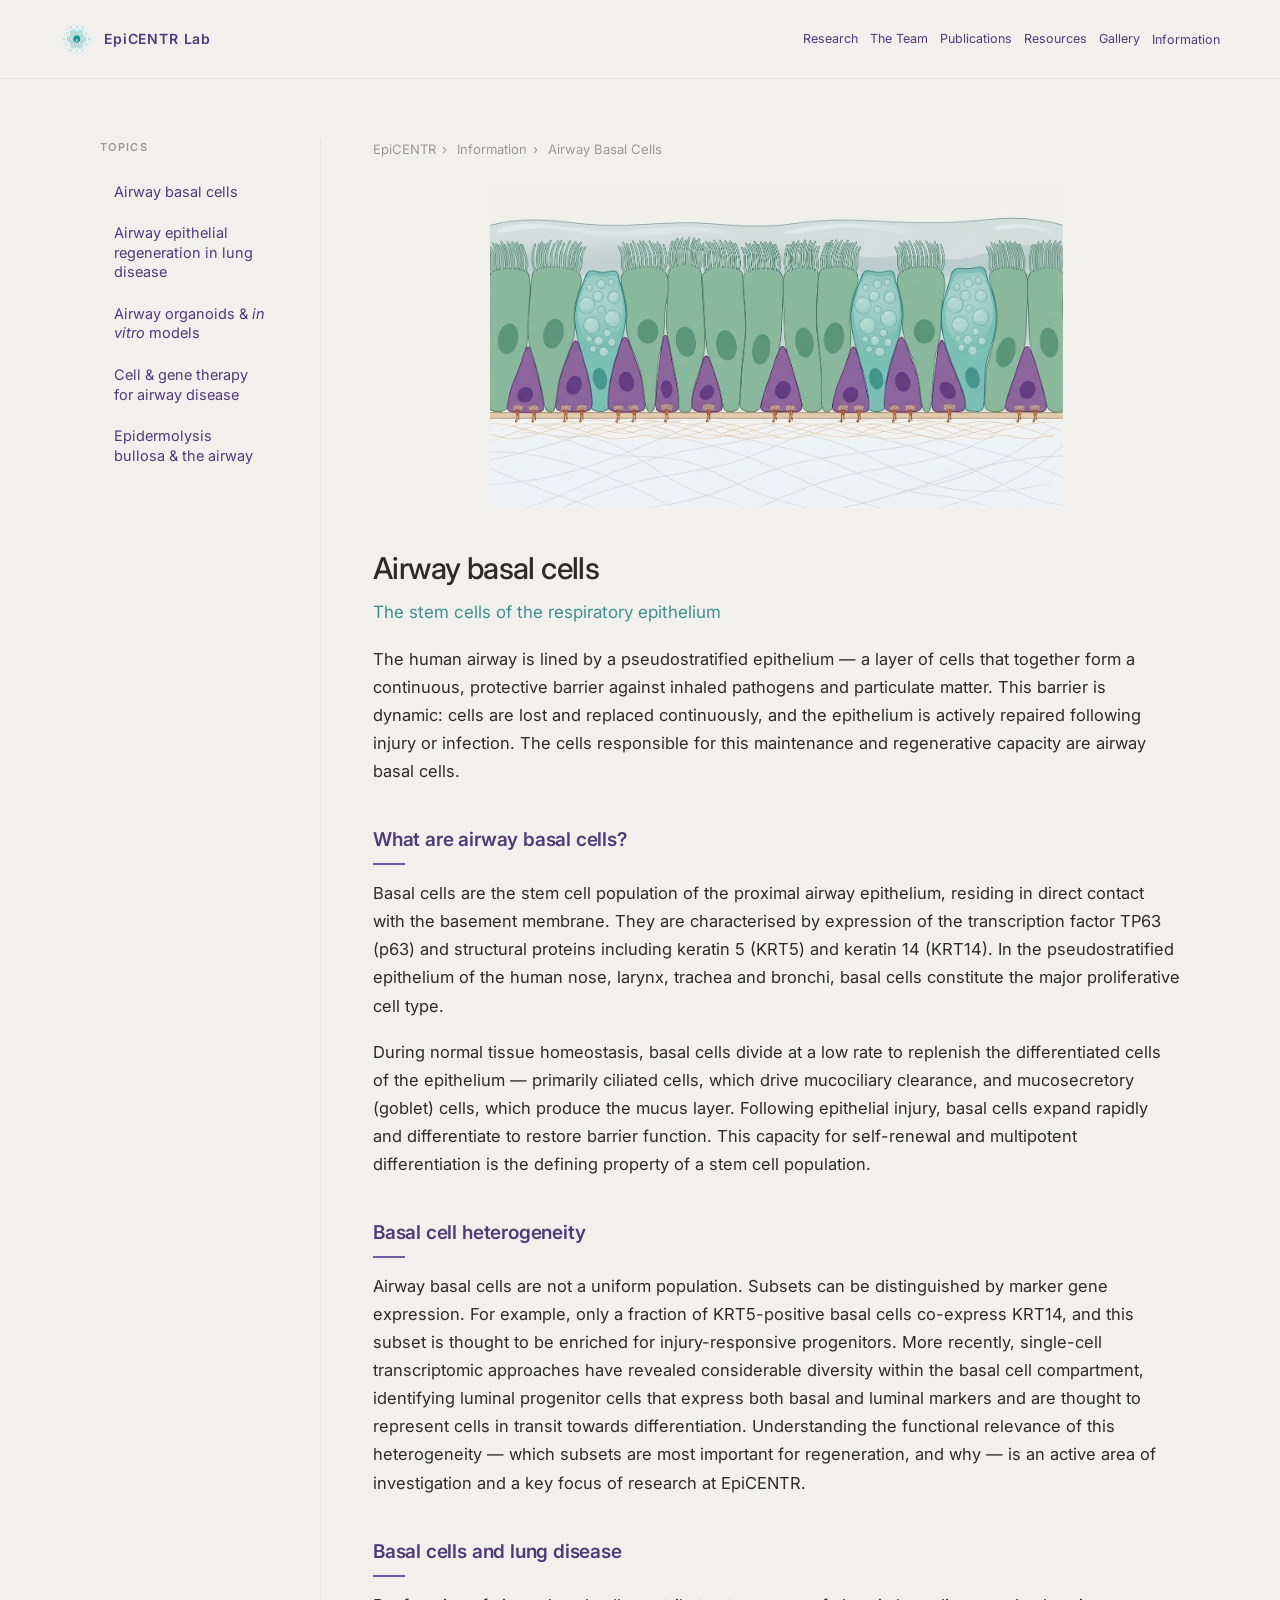
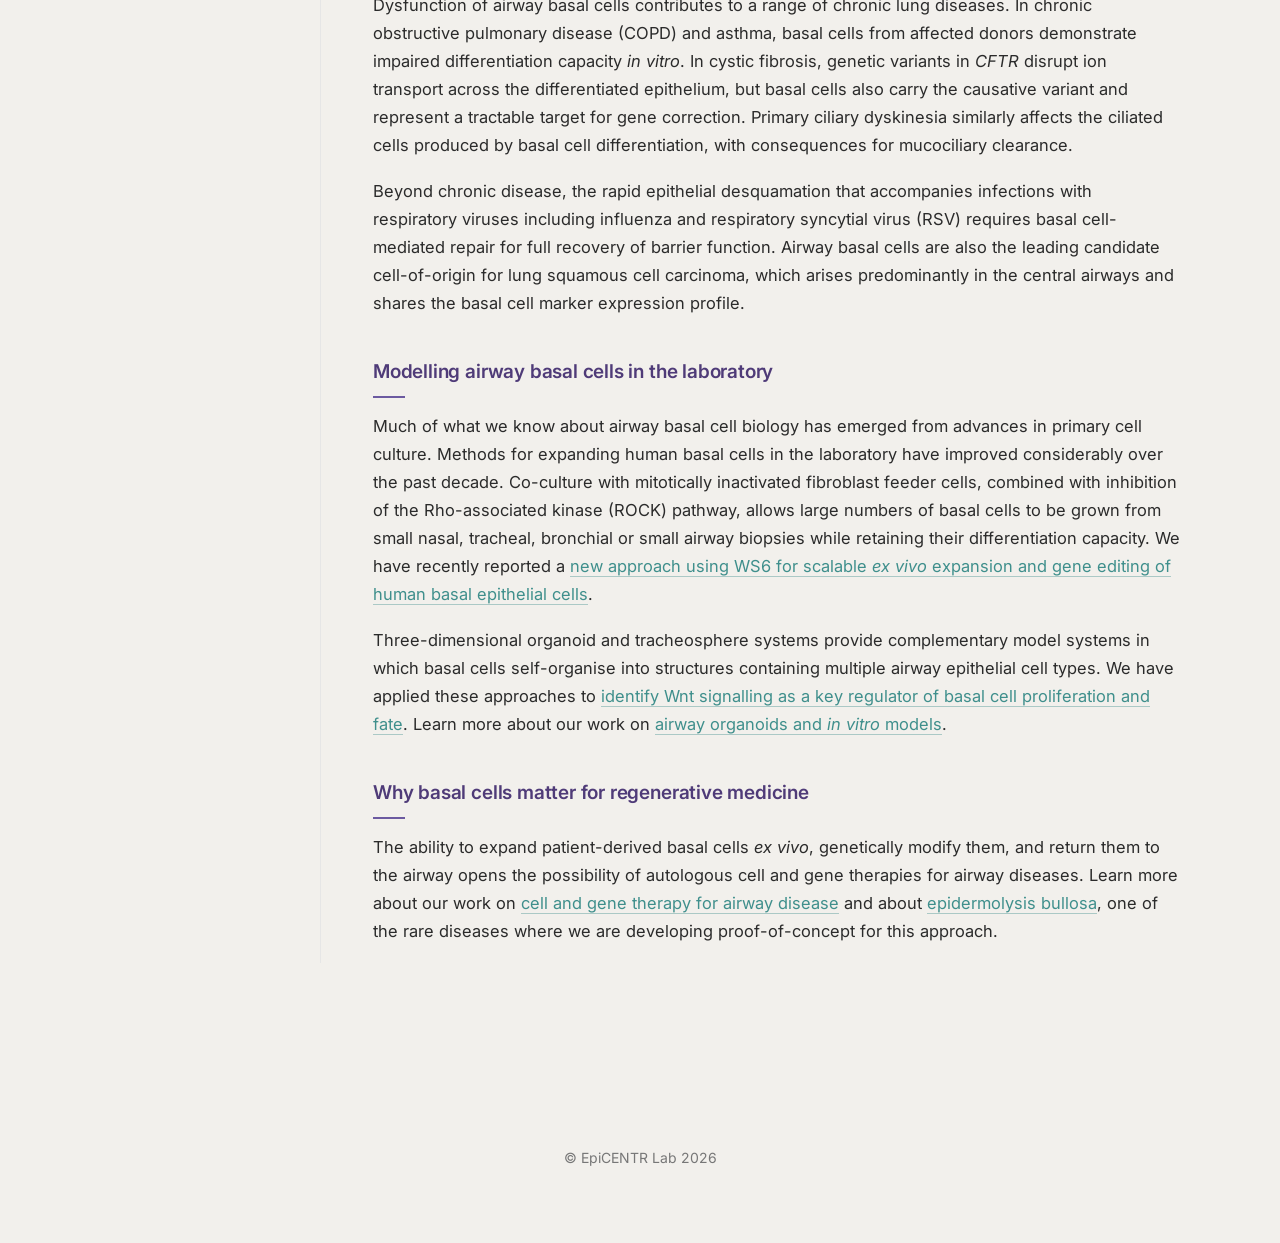
==== commit d7460b51: "Update airway-basal-cells.html" ====
--- a/airway-basal-cells.html
+++ b/airway-basal-cells.html
@@ -21,28 +21,7 @@
   </script>
 
   <style>
-  /* ── NAV ── */
-  .nav { padding-left:36px; padding-right:36px; flex-wrap:nowrap; }
-  .nav-right { display:flex; align-items:center; flex-wrap:nowrap; white-space:nowrap; }
-  .nav-right a, .nav-right .nav-dropdown { margin-left:22px; }
-  .nav-dropdown { position:relative; display:inline-flex; align-items:center; }
-  .nav-dropdown > a { display:inline-flex; align-items:center; gap:3px; margin-left:0; }
-  .nav-dropdown > a::after { content:"▾"; font-size:10px; opacity:0.6; }
-  .dropdown-menu {
-    display:none; position:absolute; top:100%; right:0; left:auto;
-    background:#f2f0ec; border:1px solid #e6e6e6; border-radius:12px;
-    padding:20px 0 8px; box-shadow:0 8px 28px rgba(0,0,0,0.10); z-index:2000;
-  }
-  .nav-dropdown:hover .dropdown-menu,
-  .nav-dropdown:focus-within .dropdown-menu { display:block; }
-  .dropdown-menu a {
-    display:block; padding:10px 20px; margin:0; font-size:14px;
-    color:#4f3b78; text-decoration:none; white-space:nowrap;
-  }
-  .dropdown-menu a:hover { background:rgba(79,59,120,0.07); opacity:1; }
-  .dropdown-menu a.current { font-weight:600; background:rgba(79,59,120,0.10); }
-
-  /* ── INFO PAGE LAYOUT ── */
+   /* ── INFO PAGE LAYOUT ── */
   .info-layout {
     display:grid; grid-template-columns:220px 1fr; gap:0;
     max-width:1080px; margin:60px auto 120px; padding:0 20px; align-items:start;
@@ -110,34 +89,30 @@
 
 <header class="nav">
   <div class="nav-left">
-    <a href="#top" class="logo-link">
+    <a href="index.html" class="logo-link">
       <img src="favicon.png" alt="EpiCENTR logo" class="logo-icon">
       <span>EpiCENTR Lab</span>
     </a>
-
-    <button class="nav-toggle" aria-label="Open navigation" type="button">
-      ☰
-    </button>
   </div>
 
   <nav class="nav-right">
-    <a href="#research">Research</a>
-    <a href="#people">The Team</a>
-    <a href="#publications">Publications</a>
-    <a href="#resources">Resources</a>
-    <a href="#gallery">Gallery</a>
+  <a href="index.html#research">Research</a>
+  <a href="index.html#people">The Team</a>
+  <a href="index.html#publications">Publications</a>
+  <a href="index.html#resources">Resources</a>
+  <a href="index.html#gallery">Gallery</a>
 
-    <div class="nav-dropdown">
-      <a href="information.html">Information</a>
-      <div class="dropdown-menu">
-        <a href="airway-basal-cells.html">Airway basal cells</a>
-        <a href="airway-epithelial-regeneration.html">Airway epithelial regeneration</a>
-        <a href="airway-organoids.html">Airway organoids &amp; <i>in vitro</i> models</a>
-        <a href="cell-gene-therapy.html">Cell &amp; gene therapy</a>
-        <a href="epidermolysis-bullosa.html">Epidermolysis bullosa &amp; the airway</a>
-      </div>
+  <div class="nav-dropdown">
+    <a href="information.html">Information</a>
+    <div class="dropdown-menu">
+      <a href="airway-basal-cells.html">Airway basal cells</a>
+      <a href="airway-epithelial-regeneration.html">Airway epithelial regeneration</a>
+      <a href="airway-organoids.html">Airway organoids &amp; <i>in vitro</i> models</a>
+      <a href="cell-gene-therapy.html">Cell &amp; gene therapy</a>
+      <a href="epidermolysis-bullosa.html">Epidermolysis bullosa &amp; the airway</a>
     </div>
-  </nav>
+  </div>
+</nav>
 </header>
 
 <div class="info-layout">
@@ -147,7 +122,7 @@
     <ul class="sidebar-nav">
       <li><a href="airway-basal-cells.html">Airway basal cells</a></li>
       <li><a href="airway-epithelial-regeneration.html">Airway epithelial regeneration in lung disease</a></li>
-      <li><a href="airway-organoids.html" class="active">Airway organoids &amp; <i>in vitro</i> models</a></li>
+      <li><a href="airway-organoids.html">Airway organoids &amp; <i>in vitro</i> models</a></li>
       <li><a href="cell-gene-therapy.html">Cell &amp; gene therapy for airway disease</a></li>
       <li><a href="epidermolysis-bullosa.html">Epidermolysis bullosa &amp; the airway</a></li>
     </ul>
@@ -194,12 +169,5 @@
 <footer>
   <p>© EpiCENTR Lab 2026</p>
 </footer>
-
-<script>
-  document.querySelector(".nav-toggle").addEventListener("click", function () {
-    document.querySelector(".nav-right").classList.toggle("open");
-  });
-</script>
-  
 </body>
 </html>
--- a/styles.css
+++ b/styles.css
@@ -275,6 +275,11 @@
   height: 160px;
 }
 
+.person-photo-wrap {
+  position: relative;
+  margin: 0 auto 16px;
+}
+
 .person-photo {
   object-fit: cover;
   object-position: center;
@@ -283,9 +288,13 @@
   margin: 0 auto 16px;
 }
 
-.person-photo-wrap {
-  position: relative;
-  margin: 0 auto 16px;
+.person-photo-wrap::before {
+  content: "";
+  position: absolute;
+  inset: -6px;
+  border: 2px solid #d9d4e5;
+  border-radius: 50%;
+  pointer-events: none;
 }
 
 .person-name {
@@ -301,7 +310,8 @@
   color: #3f8f8c;
 }
 
-.person-overlay {
+.person-overlay,
+.alumni-destination {
   position: absolute;
   inset: 0;
   display: flex;
@@ -318,7 +328,8 @@
   transition: opacity 0.2s ease;
 }
 
-.person-photo-wrap:hover .person-overlay {
+.person-photo-wrap:hover .person-overlay,
+.alumni-photo-wrap:hover .alumni-destination {
   opacity: 1;
 }
 
@@ -378,30 +389,13 @@
   content: "";
   position: absolute;
   inset: -6px;
-  border: 2px solid #cfcfcf;
+  border: 2px solid #d9d4e5;
   border-radius: 50%;
   pointer-events: none;
 }
 
 .alumni-destination {
-  position: absolute;
-  inset: 0;
-  display: flex;
-  align-items: center;
-  justify-content: center;
-  text-align: center;
-  padding: 0.75rem;
-  border-radius: 50%;
-  background: rgba(0, 0, 0, 0.7);
-  color: white;
   font-size: 0.8rem;
-  line-height: 1.2;
-  opacity: 0;
-  transition: opacity 0.2s ease;
-}
-
-.alumni-photo-wrap:hover .alumni-destination {
-  opacity: 1;
 }
 
 .alumni-name {
@@ -412,6 +406,50 @@
 .alumni-role {
   font-size: 0.82rem;
   color: #3f8f8c;
+}
+
+/* PEOPLE RESPONSIVE */
+
+@media (max-width: 900px) {
+  .people-grid:not(.alumni-grid) {
+    grid-template-columns: repeat(2, minmax(150px, 1fr));
+  }
+
+  .alumni-grid {
+    grid-template-columns: repeat(2, 1fr);
+  }
+}
+
+@media (max-width: 560px) {
+  .people-grid:not(.alumni-grid) {
+    grid-template-columns: repeat(2, 1fr);
+    gap: 28px 14px;
+  }
+
+  .people-grid:not(.alumni-grid) .person-photo,
+  .people-grid:not(.alumni-grid) .person-photo-wrap {
+    width: 120px;
+    height: 120px;
+  }
+
+  .alumni-grid {
+    grid-template-columns: repeat(2, 1fr);
+    gap: 1.5rem 1rem;
+  }
+
+  .alumni-photo,
+  .alumni-photo-wrap {
+    width: 120px;
+    height: 120px;
+  }
+
+  .people-grid:not(.alumni-grid) .person-name {
+    font-size: 15px;
+  }
+
+  .people-grid:not(.alumni-grid) .person-role {
+    font-size: 13px;
+  }
 }
 
 /* PUBLICATIONS */
@@ -759,55 +797,6 @@
   }
 }
 
-@media (max-width: 760px) {
-  .nav {
-    position: static;
-    flex-direction: column;
-    align-items: center;
-    gap: 12px;
-    padding: 16px 12px;
-  }
-
-  .nav-left {
-    width: 100%;
-    display: flex;
-    justify-content: center;
-  }
-
-  .nav-right {
-    width: 100%;
-    display: flex;
-    flex-wrap: wrap;
-    justify-content: center;
-    align-items: center;
-    gap: 10px 14px;
-  }
-
-  .nav-right > a,
-  .nav-dropdown > a {
-    margin: 0;
-    font-size: 13px;
-    line-height: 1.2;
-    white-space: nowrap;
-  }
-
-  .nav-dropdown {
-    position: relative;
-    margin: 0;
-  }
-
-  .dropdown-menu {
-    left: 50%;
-    right: auto;
-    transform: translateX(-50%);
-  }
-
-  .contact-grid {
-    grid-template-columns: 1fr;
-    gap: 24px;
-  }
-}
-
 @media (max-width: 700px) {
   .gallery-cat-grid {
     grid-template-columns: 1fr;
@@ -827,10 +816,26 @@
 }
 
 @media (max-width: 560px) {
-  .people-grid,
-  .alumni-grid {
-    grid-template-columns: 1fr;
-  }
+
+  .people-grid:not(.alumni-grid) {
+    grid-template-columns: repeat(2, 1fr);
+    gap: 24px 12px;
+  }
+  
+  .people-grid:not(.alumni-grid) .person-photo,
+  .people-grid:not(.alumni-grid) .person-photo-wrap {
+    width: 120px;
+    height: 120px;
+  }
+
+  .people-grid:not(.alumni-grid) .person-name {
+    font-size: 15px;
+  }
+
+  .people-grid:not(.alumni-grid) .person-role {
+    font-size: 13px;
+  }
+}
 
   .hero h1 {
     font-size: 34px;
@@ -854,8 +859,19 @@
   }
 }
 
-.nav-toggle {
-  display: none;
+@media (max-width: 430px) {
+  .nav-right {
+    gap: 8px 12px;
+  }
+
+  .nav-right > a,
+  .nav-dropdown > a {
+    font-size: 12px;
+  }
+
+  .logo-link span {
+    font-size: 15px;
+  }
 }
 
 @media (max-width: 760px) {
@@ -863,55 +879,57 @@
     position: sticky;
     top: 0;
     display: block;
-    padding: 14px 18px;
+    padding: 14px 10px;
+    text-align: center;
   }
 
   .nav-left {
     display: flex;
-    justify-content: space-between;
+    justify-content: center;
+    margin-bottom: 12px;
+  }
+
+  .logo-link {
+    justify-content: center;
+  }
+
+  .logo-icon {
+    width: 28px;
+    height: 28px;
+  }
+
+  .nav-right {
+    display: grid;
+    grid-template-columns: repeat(3, auto);
+    justify-content: center;
     align-items: center;
-  }
-
-  .nav-toggle {
-    display: block;
-    border: none;
-    background: none;
-    color: #4f3b78;
-    font-size: 26px;
-    line-height: 1;
-    cursor: pointer;
-  }
-
-  .nav-right {
-    display: none;
+    gap: 10px 18px;
     width: 100%;
-    margin-top: 16px;
-  }
-
-  .nav-right.open {
-    display: flex;
-    flex-direction: column;
-    align-items: center;
-    gap: 14px;
   }
 
   .nav-right > a,
   .nav-dropdown > a {
     margin: 0;
-    font-size: 15px;
+    font-size: 12.5px;
+    line-height: 1.2;
+    white-space: nowrap;
   }
 
   .nav-dropdown {
-    text-align: center;
+    position: relative;
+    margin: 0;
   }
 
   .dropdown-menu {
-    position: static;
-    transform: none;
-    box-shadow: none;
-    border: none;
-    padding-top: 10px;
-  }
-}
-
-
+    left: 50%;
+    right: auto;
+    transform: translateX(-50%);
+  }
+}
+
+@media (max-width: 430px) {
+  .nav-right {
+    grid-template-columns: repeat(2, auto);
+    gap: 9px 18px;
+  }
+}
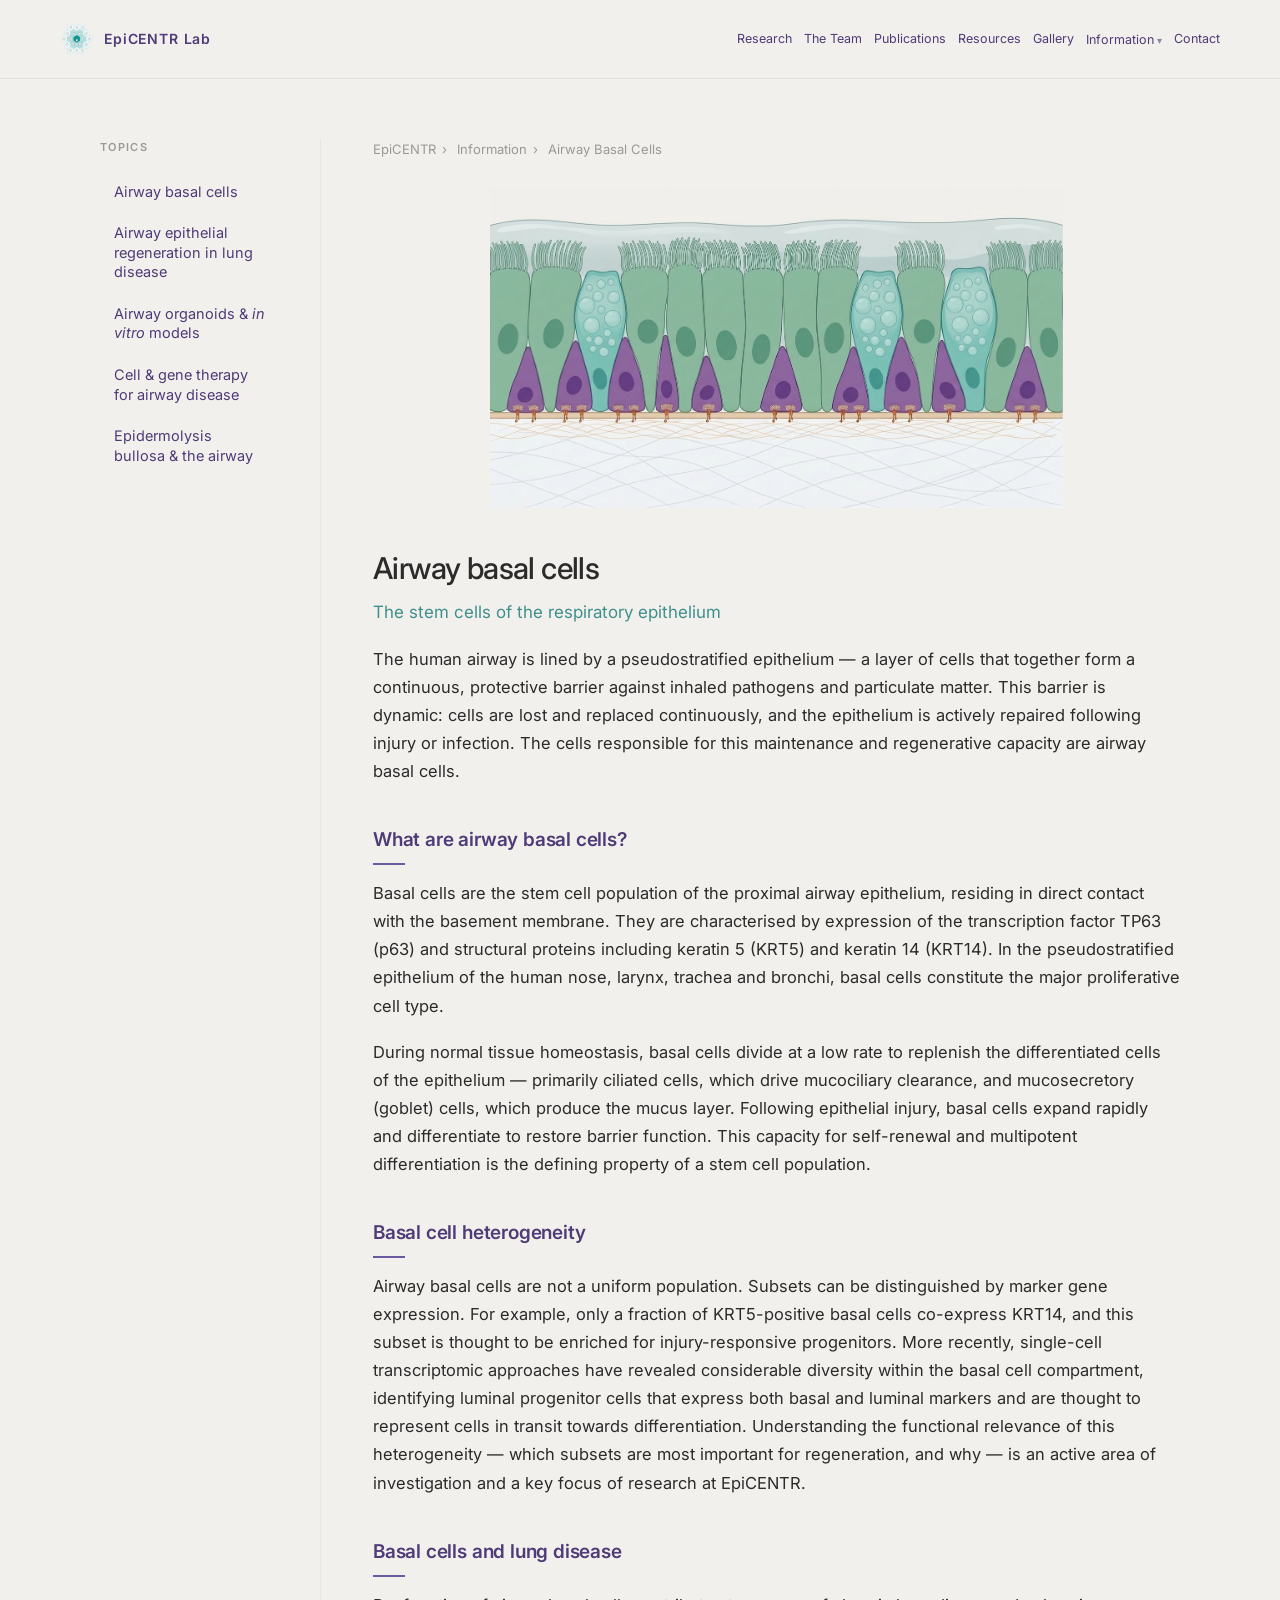
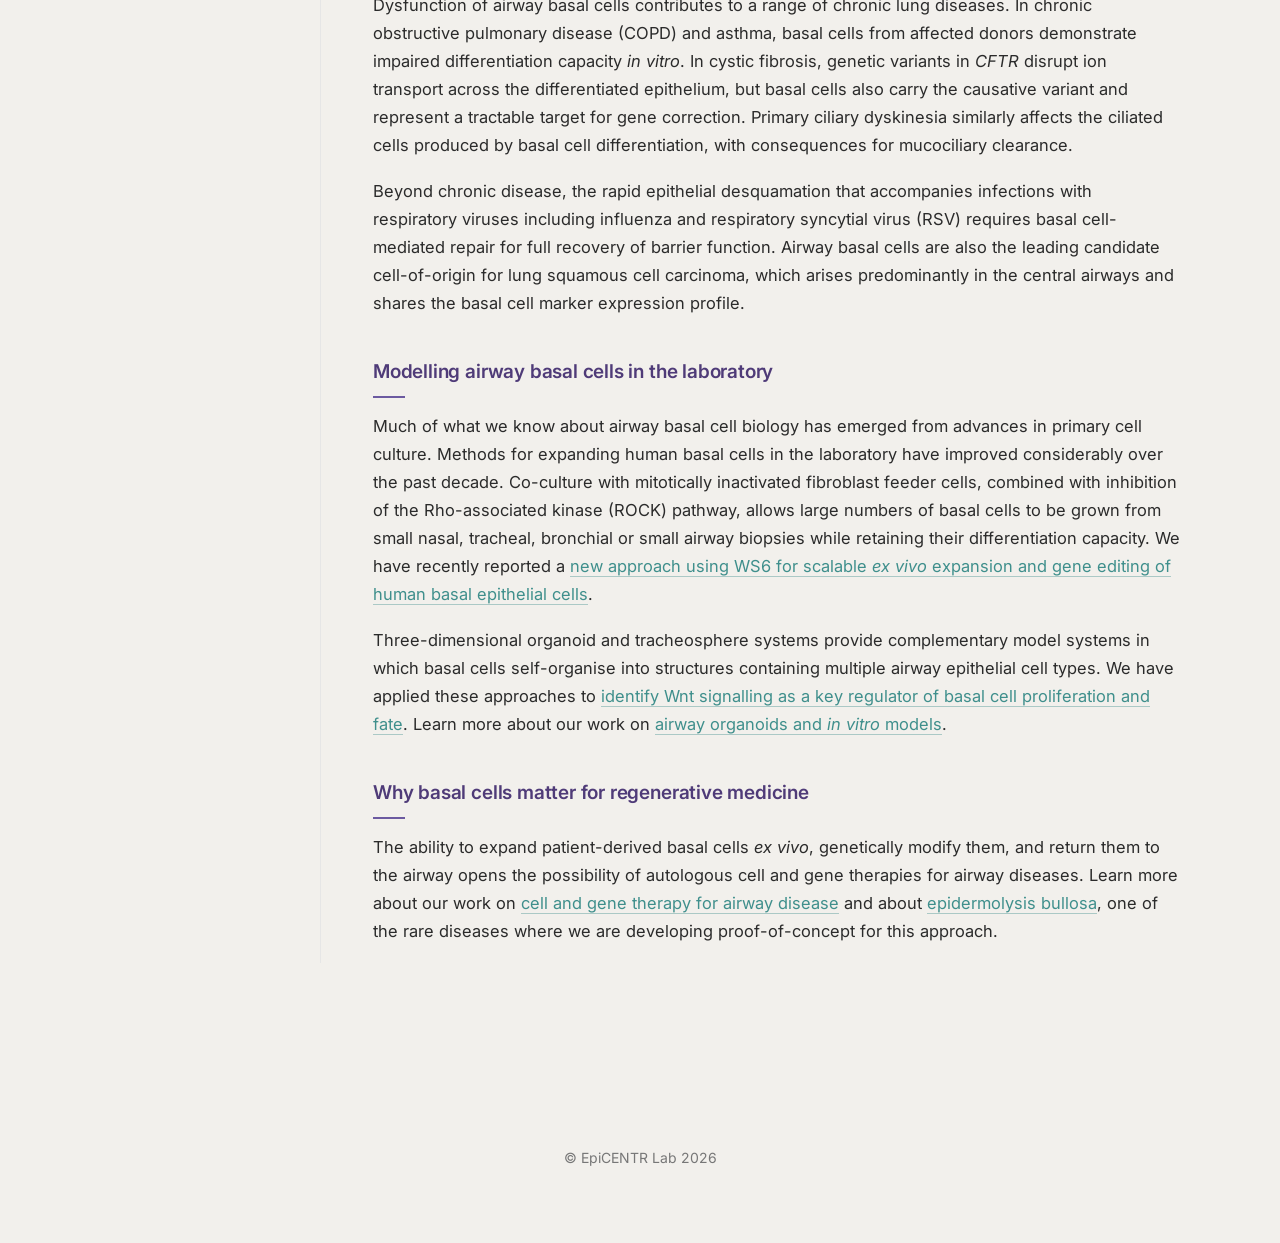
==== commit 97c448c9: "Update airway-basal-cells.html" ====
--- a/airway-basal-cells.html
+++ b/airway-basal-cells.html
@@ -112,6 +112,7 @@
       <a href="epidermolysis-bullosa.html">Epidermolysis bullosa &amp; the airway</a>
     </div>
   </div>
+    <a href="index.html#contact">Contact</a>
 </nav>
 </header>
 
--- a/styles.css
+++ b/styles.css
@@ -96,7 +96,8 @@
   z-index: 1001;
 }
 
-.nav-dropdown:hover .dropdown-menu {
+.nav-dropdown:hover .dropdown-menu,
+.nav-dropdown:focus-within .dropdown-menu {
   display: block;
 }
 
@@ -112,6 +113,13 @@
 .dropdown-menu a:hover {
   background: rgba(79, 59, 120, 0.08);
   border-radius: 8px;
+}
+
+.nav-dropdown > a::after {
+  content: "▾";
+  font-size: 10px;
+  opacity: 0.6;
+  margin-left: 3px;
 }
 
 /* HERO */
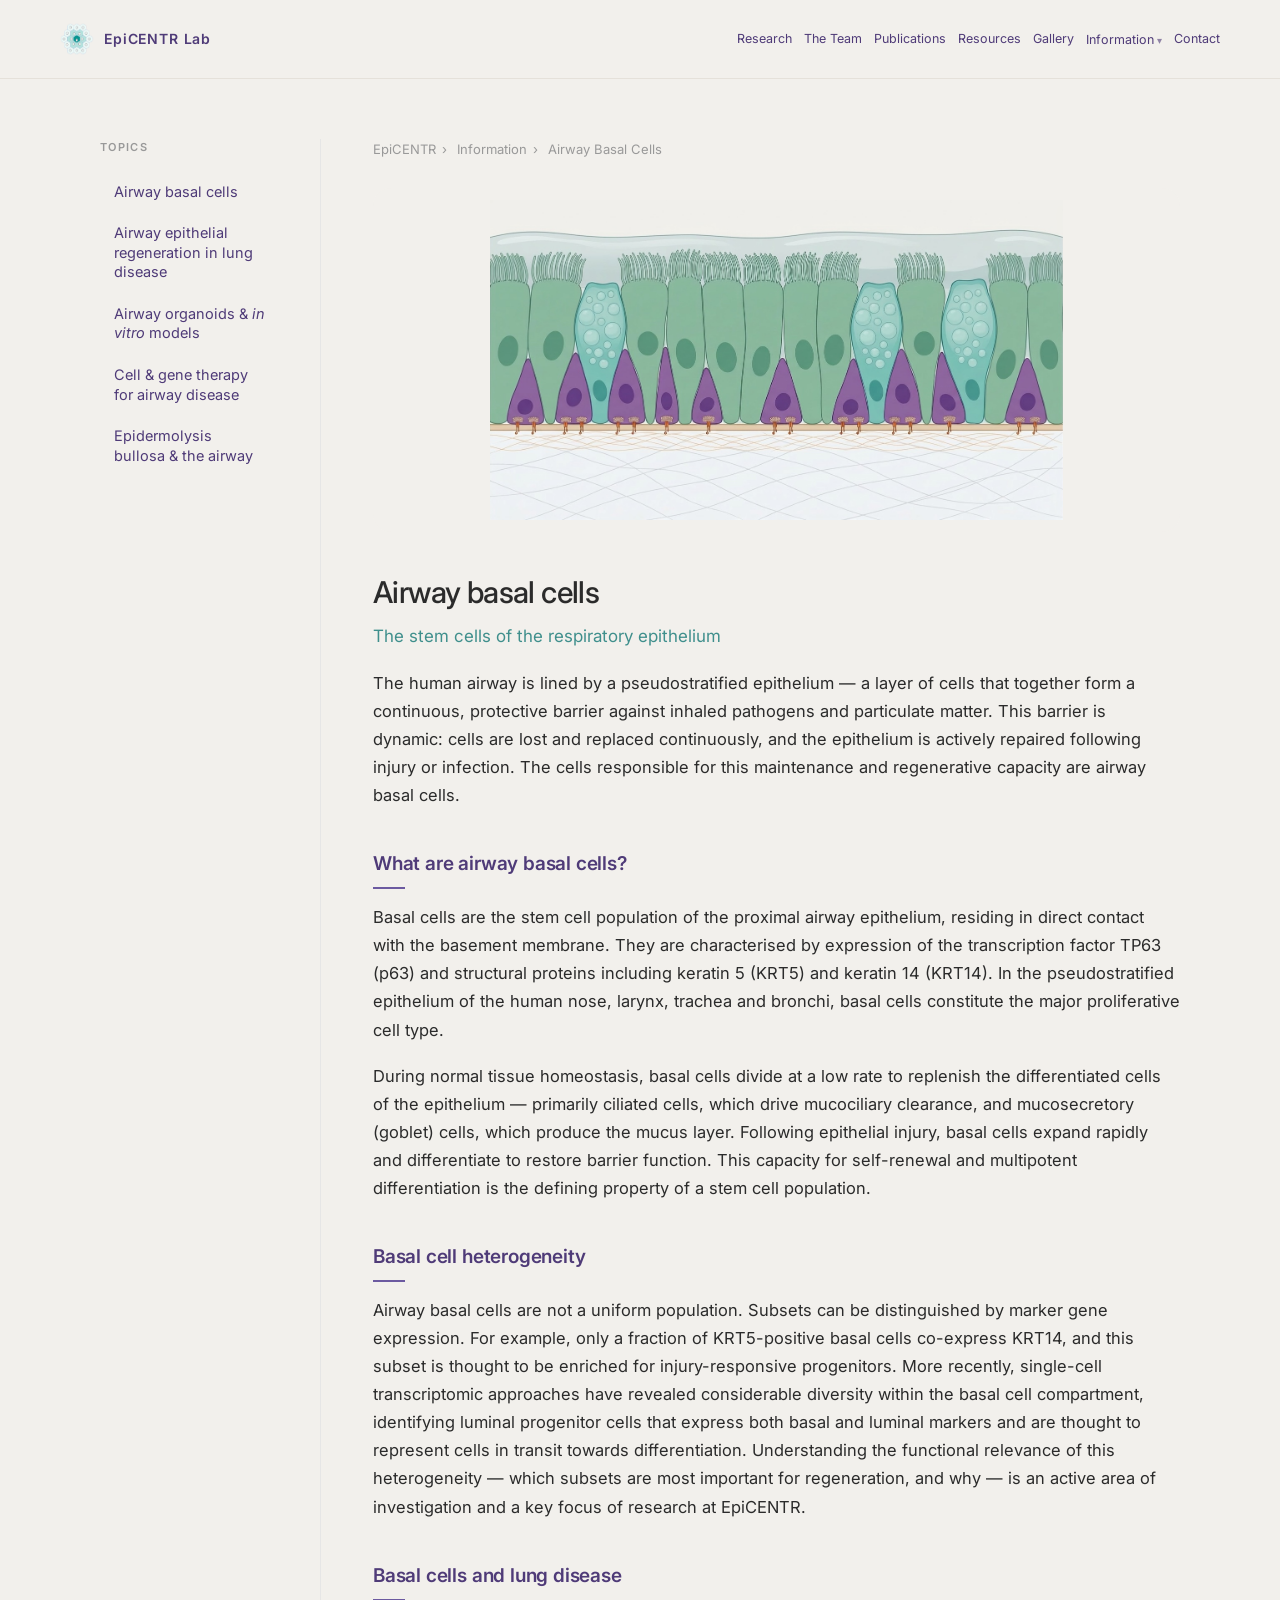
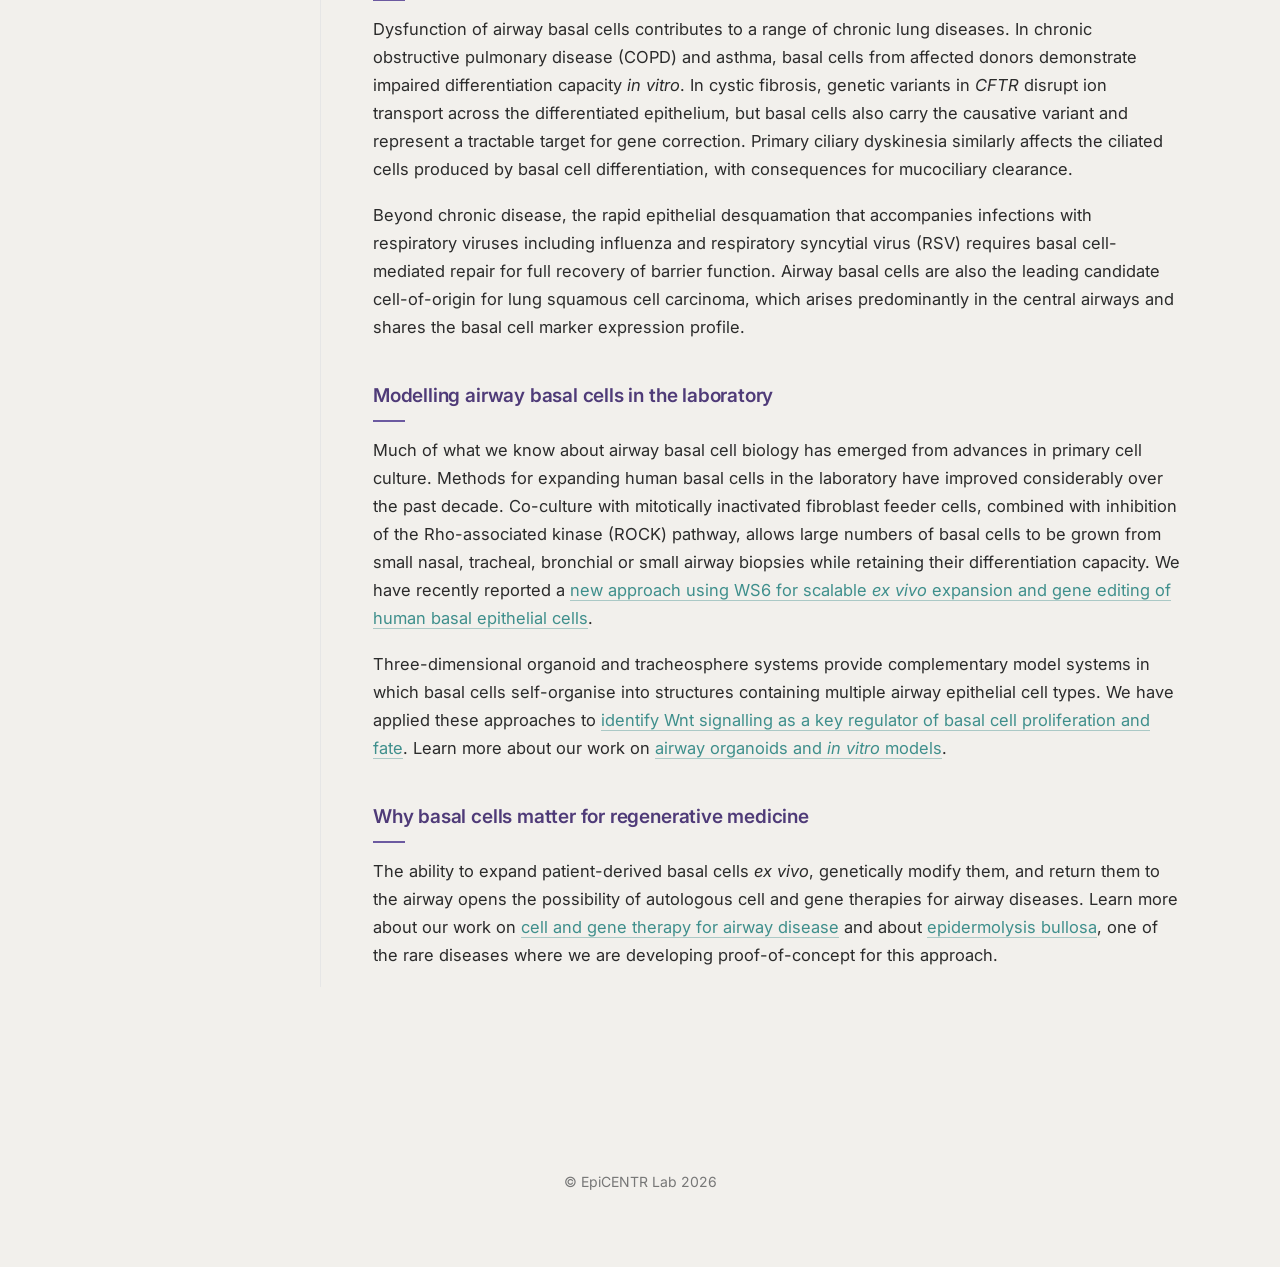
==== commit 7d3778d2: "Update airway-basal-cells.html" ====
--- a/airway-basal-cells.html
+++ b/airway-basal-cells.html
@@ -19,71 +19,6 @@
     gtag('js', new Date());
     gtag('config', 'G-RSZGBZY37P');
   </script>
-
-  <style>
-   /* ── INFO PAGE LAYOUT ── */
-  .info-layout {
-    display:grid; grid-template-columns:220px 1fr; gap:0;
-    max-width:1080px; margin:60px auto 120px; padding:0 20px; align-items:start;
-  }
-  .info-sidebar { position:sticky; top:90px; padding-right:40px; }
-  .info-sidebar h2 {
-    font-size:11px; font-weight:600; letter-spacing:0.12em;
-    text-transform:uppercase; color:#999; margin:0 0 16px;
-  }
-  .sidebar-nav { list-style:none; margin:0; padding:0; }
-  .sidebar-nav li { margin-bottom:4px; }
-  .sidebar-nav a {
-    display:block; padding:9px 14px; font-family:inherit; font-size:14.5px;
-    color:#4f3b78; border-radius:8px; text-decoration:none; line-height:1.35;
-    transition:background 0.15s ease, color 0.15s ease;
-  }
-  .sidebar-nav a:hover { background:rgba(79,59,120,0.07); }
-  .info-content { min-width:0; border-left:1px solid #e6e6e6; padding-left:52px; }
-  .info-hero-img {
-    width:100%; max-height:320px; object-fit:contain;
-    border-radius:18px; display:block; margin-bottom:36px;
-  }
-  .info-panel h1 {
-    font-size:30px; font-weight:500; letter-spacing:-0.02em;
-    color:#2b2b2b; margin:0 0 6px;
-  }
-  .panel-subtitle { font-size:17px; color:#3f8f8c; margin:0 0 32px; }
-  .info-panel h2 {
-    position:relative; font-size:19px; font-weight:600; color:#4f3b78;
-    margin:40px 0 14px; padding-bottom:10px; letter-spacing:-0.01em;
-  }
-  .info-panel h2::after {
-    content:""; position:absolute; bottom:0; left:0;
-    width:32px; height:2px; background:#6c5aa0;
-  }
-  .info-panel p { margin:0 0 18px; line-height:1.7; }
-  .info-panel a { color:#3f8f8c; text-decoration:none; border-bottom:1px solid rgba(63,143,140,0.4); }
-  .info-panel a:hover { border-bottom-color:#3f8f8c; }
-  .caveat {
-    background:rgba(63,143,140,0.08); border-left:3px solid #3f8f8c;
-    border-radius:0 10px 10px 0; padding:14px 18px; margin:28px 0;
-    font-size:15px; line-height:1.65; color:#2b2b2b;
-  }
-  .caveat strong { color:#3f8f8c; }
-  .info-breadcrumb { font-size:13px; color:#999; margin-bottom:28px; }
-  .info-breadcrumb a { color:#999; text-decoration:none; border-bottom:none; }
-  .info-breadcrumb a:hover { color:#4f3b78; }
-  .info-breadcrumb span { margin:0 6px; }
-  @media (max-width:750px) {
-    .info-layout { grid-template-columns:1fr; margin-top:30px; }
-    .info-sidebar { position:static; padding-right:0; margin-bottom:32px; }
-    .info-sidebar h2 { display:none; }
-    .sidebar-nav { display:flex; flex-wrap:wrap; gap:8px; }
-    .sidebar-nav li { margin-bottom:0; }
-    .sidebar-nav a {
-      width:auto; padding:7px 14px; border:1px solid #d9d9d9;
-      border-radius:999px; font-size:13.5px;
-    }
-    .sidebar-nav a.active { border-color:#4f3b78; }
-    .info-content { border-left:none; padding-left:0; border-top:1px solid #e6e6e6; padding-top:32px; }
-  }
-  </style>
 </head>
 <body>
 
@@ -138,8 +73,7 @@
         Airway Basal Cells
       </div>
 
-      <img src="info-basal-cells.jpg" alt="Illustration of airway basal cells in the pseudostratified epithelium" class="info-hero-img" onerror="this.style.display='none'">
-
+      <img src="info-basal-cells.jpg" alt="Illustration of airway basal cells in the pseudostratified epithelium" class="info-hero-img contain" onerror="this.style.display='none'">
       <h1>Airway basal cells</h1>
       <p class="panel-subtitle">The stem cells of the respiratory epithelium</p>
 
--- a/styles.css
+++ b/styles.css
@@ -941,3 +941,212 @@
     gap: 9px 18px;
   }
 }
+
+/* INFORMATION PAGES */
+
+.info-layout {
+  display: grid;
+  grid-template-columns: 220px 1fr;
+  gap: 0;
+  max-width: 1080px;
+  margin: 60px auto 120px;
+  padding: 0 20px;
+  align-items: start;
+}
+
+.info-sidebar {
+  position: sticky;
+  top: 90px;
+  padding-right: 40px;
+}
+
+.info-sidebar h2 {
+  font-size: 11px;
+  font-weight: 600;
+  letter-spacing: 0.12em;
+  text-transform: uppercase;
+  color: #999;
+  margin: 0 0 16px;
+}
+
+.sidebar-nav {
+  list-style: none;
+  margin: 0;
+  padding: 0;
+}
+
+.sidebar-nav li {
+  margin-bottom: 4px;
+}
+
+.sidebar-nav a {
+  display: block;
+  padding: 9px 14px;
+  font-family: inherit;
+  font-size: 14.5px;
+  color: #4f3b78;
+  border-radius: 8px;
+  text-decoration: none;
+  line-height: 1.35;
+  transition: background 0.15s ease, color 0.15s ease;
+}
+
+.sidebar-nav a:hover {
+  background: rgba(79,59,120,0.07);
+}
+
+.sidebar-nav a.active {
+  background: rgba(79,59,120,0.09);
+  font-weight: 600;
+}
+
+.info-content {
+  min-width: 0;
+  border-left: 1px solid #e6e6e6;
+  padding-left: 52px;
+}
+
+.info-hero-img {
+  width: 100%;
+  max-height: 320px;
+  object-fit: cover;
+  border-radius: 18px;
+  display: block;
+  margin-bottom: 36px;
+}
+
+.info-hero-img.contain {
+  object-fit: contain;
+  background-color: #f2f0ec;
+  padding: 12px 0;
+}
+
+.info-panel h1 {
+  font-size: 30px;
+  font-weight: 500;
+  letter-spacing: -0.02em;
+  color: #2b2b2b;
+  margin: 0 0 6px;
+}
+
+.panel-subtitle {
+  font-size: 17px;
+  color: #3f8f8c;
+  margin: 0 0 32px;
+}
+
+.info-panel h2 {
+  position: relative;
+  font-size: 19px;
+  font-weight: 600;
+  color: #4f3b78;
+  margin: 40px 0 14px;
+  padding-bottom: 10px;
+  letter-spacing: -0.01em;
+}
+
+.info-panel h2::after {
+  content: "";
+  position: absolute;
+  bottom: 0;
+  left: 0;
+  width: 32px;
+  height: 2px;
+  background: #6c5aa0;
+}
+
+.info-panel p {
+  margin: 0 0 18px;
+  line-height: 1.7;
+}
+
+.info-panel a {
+  color: #3f8f8c;
+  text-decoration: none;
+  border-bottom: 1px solid rgba(63,143,140,0.4);
+}
+
+.info-panel a:hover {
+  border-bottom-color: #3f8f8c;
+}
+
+.caveat {
+  background: rgba(63,143,140,0.08);
+  border-left: 3px solid #3f8f8c;
+  border-radius: 0 10px 10px 0;
+  padding: 14px 18px;
+  margin: 28px 0;
+  font-size: 15px;
+  line-height: 1.65;
+  color: #2b2b2b;
+}
+
+.caveat strong {
+  color: #3f8f8c;
+}
+
+.info-breadcrumb {
+  font-size: 13px;
+  color: #999;
+  margin-bottom: 28px;
+}
+
+.info-breadcrumb a {
+  color: #999;
+  text-decoration: none;
+  border-bottom: none;
+}
+
+.info-breadcrumb a:hover {
+  color: #4f3b78;
+}
+
+.info-breadcrumb span {
+  margin: 0 6px;
+}
+
+@media (max-width: 750px) {
+  .info-layout {
+    grid-template-columns: 1fr;
+    margin-top: 30px;
+  }
+
+  .info-sidebar {
+    position: static;
+    padding-right: 0;
+    margin-bottom: 32px;
+  }
+
+  .info-sidebar h2 {
+    display: none;
+  }
+
+  .sidebar-nav {
+    display: flex;
+    flex-wrap: wrap;
+    gap: 8px;
+  }
+
+  .sidebar-nav li {
+    margin-bottom: 0;
+  }
+
+  .sidebar-nav a {
+    width: auto;
+    padding: 7px 14px;
+    border: 1px solid #d9d9d9;
+    border-radius: 999px;
+    font-size: 13.5px;
+  }
+
+  .sidebar-nav a.active {
+    border-color: #4f3b78;
+  }
+
+  .info-content {
+    border-left: none;
+    padding-left: 0;
+    border-top: 1px solid #e6e6e6;
+    padding-top: 32px;
+  }
+}
